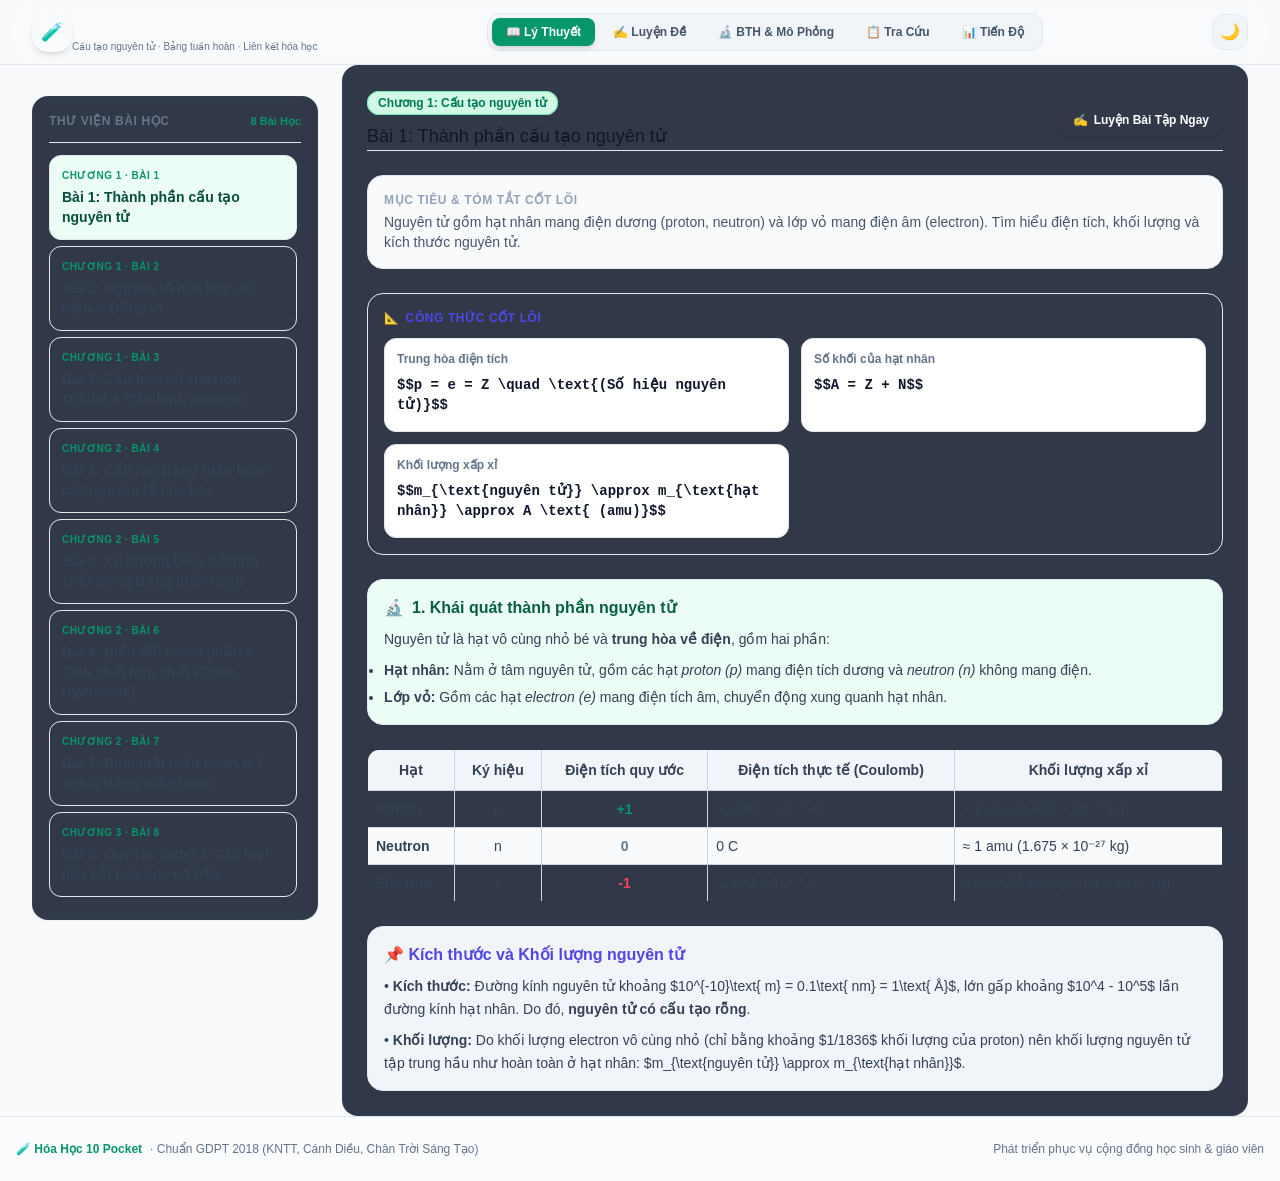
==== index.html @ 93c2943e "Khoi tao Ung Dung Hoc Tap & Luyen De Hoa Hoc 10 Toan Dien" ====
<!DOCTYPE html>
<html lang="vi" class="h-full notranslate dark" translate="no">
<head>
  <meta charset="UTF-8">
  <meta name="viewport" content="width=device-width, initial-scale=1.0">
  <meta name="google" content="notranslate">
  <title>Hóa Học 10 | Bảng Tuần Hoàn, Lý Thuyết & Luyện Đề Tương Tác</title>
  
  <!-- Pre-compiled Fast Tailwind CSS -->
  <link rel="stylesheet" href="css/tailwind.min.css">
  <link rel="stylesheet" href="css/style.css">

  <!-- KaTeX stylesheet (Self-hosted locally for 100% offline reliability) -->
  <link rel="stylesheet" href="css/katex.min.css">
</head>
<body class="bg-slate-50 dark:bg-slate-950 text-slate-900 dark:text-slate-100 min-h-screen flex flex-col transition-colors duration-200 selection:bg-emerald-500 selection:text-white">

  <!-- Confetti Canvas -->
  <canvas id="confetti-canvas" class="fixed inset-0 pointer-events-none z-50 hidden"></canvas>

  <!-- Top Navigation Header -->
  <header class="sticky top-0 z-40 bg-white/85 dark:bg-slate-900/85 backdrop-blur-md border-b border-slate-200 dark:border-slate-800 transition-colors">
    <div class="max-w-7xl mx-auto px-3 sm:px-6 lg:px-8">
      <div class="flex items-center justify-between h-16 gap-2">
        <!-- Logo & Title -->
        <div class="flex items-center space-x-2.5 sm:space-x-3 shrink-0">
          <div class="w-10 h-10 rounded-2xl bg-gradient-to-tr from-emerald-500 via-teal-500 to-cyan-500 flex items-center justify-center text-white shadow-md shadow-emerald-500/20 text-lg">
            🧪
          </div>
          <div>
            <div class="font-black text-sm sm:text-lg leading-tight bg-gradient-to-r from-emerald-600 via-teal-500 to-cyan-500 dark:from-emerald-400 dark:via-teal-300 dark:to-cyan-400 bg-clip-text text-transparent">
              HÓA HỌC 10 · GDPT 2018
            </div>
            <div class="text-[10px] sm:text-[11px] text-slate-500 dark:text-slate-400 font-medium truncate max-w-[200px] sm:max-w-none">
              Cấu tạo nguyên tử · Bảng tuần hoàn · Liên kết hóa học
            </div>
          </div>
        </div>

        <!-- Global Search Bar (Desktop & Tablet) -->
        <div class="hidden lg:flex items-center flex-1 max-w-xs mx-4">
          <div class="relative w-full">
            <span class="absolute left-3 top-1/2 -translate-y-1/2 text-slate-400 text-xs">🔍</span>
            <input 
              type="text" 
              placeholder="Tìm nguyên tố, bài học, Z..." 
              oninput="handleGlobalSearch(this.value)"
              class="w-full bg-slate-100 dark:bg-slate-800/80 border border-slate-200 dark:border-slate-700 rounded-xl pl-8 pr-3 py-1.5 text-xs text-slate-900 dark:text-slate-100 focus:outline-none focus:border-emerald-500"
            />
          </div>
        </div>

        <!-- Center Nav Tabs (Desktop) -->
        <nav class="hidden md:flex items-center space-x-1 p-1 bg-slate-100 dark:bg-slate-800/80 rounded-xl border border-slate-200 dark:border-slate-700 text-xs font-semibold">
          <button data-tab-target="theory" class="px-3.5 py-1.5 rounded-lg bg-emerald-600 text-white shadow-md transition flex items-center space-x-1.5">
            <span>📖 Lý Thuyết</span>
          </button>
          <button data-tab-target="practice" class="px-3.5 py-1.5 rounded-lg text-slate-600 dark:text-slate-300 hover:bg-slate-200/60 dark:hover:bg-slate-700/60 transition flex items-center space-x-1.5">
            <span>✍️ Luyện Đề</span>
          </button>
          <button data-tab-target="simulations" class="px-3.5 py-1.5 rounded-lg text-slate-600 dark:text-slate-300 hover:bg-slate-200/60 dark:hover:bg-slate-700/60 transition flex items-center space-x-1.5">
            <span>🔬 BTH & Mô Phỏng</span>
          </button>
          <button data-tab-target="formulas" class="px-3.5 py-1.5 rounded-lg text-slate-600 dark:text-slate-300 hover:bg-slate-200/60 dark:hover:bg-slate-700/60 transition flex items-center space-x-1.5">
            <span>📋 Tra Cứu</span>
          </button>
          <button data-tab-target="stats" class="px-3.5 py-1.5 rounded-lg text-slate-600 dark:text-slate-300 hover:bg-slate-200/60 dark:hover:bg-slate-700/60 transition flex items-center space-x-1.5">
            <span>📊 Tiến Độ</span>
          </button>
        </nav>

        <!-- Right: Theme Toggle -->
        <div class="flex items-center space-x-2 shrink-0">
          <button id="btn-toggle-theme" title="Đổi giao diện Sáng / Tối"
            class="w-9 h-9 rounded-xl border border-slate-200 dark:border-slate-700 bg-slate-100 dark:bg-slate-800 flex items-center justify-center text-slate-600 dark:text-slate-300 hover:bg-slate-200 dark:hover:bg-slate-700 transition">
            <span class="dark:hidden">🌙</span>
            <span class="hidden dark:inline">☀️</span>
          </button>
        </div>
      </div>

      <!-- Mobile Tab Bar -->
      <div class="flex md:hidden overflow-x-auto py-2 border-t border-slate-200 dark:border-slate-800 gap-1 text-xs font-semibold no-scrollbar">
        <button data-tab-target="theory" class="px-3 py-1.5 rounded-lg bg-emerald-600 text-white shrink-0">📖 Lý Thuyết</button>
        <button data-tab-target="practice" class="px-3 py-1.5 rounded-lg text-slate-600 dark:text-slate-300 shrink-0">✍️ Luyện Đề</button>
        <button data-tab-target="simulations" class="px-3 py-1.5 rounded-lg text-slate-600 dark:text-slate-300 shrink-0">🔬 BTH & Mô Phỏng</button>
        <button data-tab-target="formulas" class="px-3 py-1.5 rounded-lg text-slate-600 dark:text-slate-300 shrink-0">📋 Tra Cứu</button>
        <button data-tab-target="stats" class="px-3 py-1.5 rounded-lg text-slate-600 dark:text-slate-300 shrink-0">📊 Tiến Độ</button>
      </div>
    </div>
  </header>

  <!-- Main Content Container -->
  <main class="flex-1 max-w-7xl w-full mx-auto px-3 sm:px-6 lg:px-8 py-5">

    <!-- ================= TAB 1: LÝ THUYẾT (THEORY) ================= -->
    <div id="tab-theory" class="tab-content active">
      <div class="grid grid-cols-1 lg:grid-cols-12 gap-6">
        <!-- Sidebar Bài học -->
        <div class="lg:col-span-4 xl:col-span-3">
          <div class="sticky top-24 glass-card rounded-2xl p-4 shadow-sm">
            <div class="flex items-center justify-between pb-3 mb-3 border-b border-slate-200 dark:border-slate-800">
              <span class="text-xs font-bold uppercase tracking-wider text-slate-500 dark:text-slate-400">
                Thư Viện Bài Học
              </span>
              <span class="text-[11px] font-bold text-emerald-600 dark:text-emerald-400">8 Bài Học</span>
            </div>
            <div id="lessons-nav-list" class="max-h-[calc(100vh-200px)] overflow-y-auto pr-1">
              <!-- Dynamically populated by JS -->
            </div>
          </div>
        </div>

        <!-- Chi tiết bài học đã chọn -->
        <div class="lg:col-span-8 xl:col-span-9" id="lesson-detail-container">
          <!-- Dynamically populated by JS -->
        </div>
      </div>
    </div>

    <!-- ================= TAB 2: LUYỆN BÀI TẬP (PRACTICE) ================= -->
    <div id="tab-practice" class="tab-content hidden">
      <div class="max-w-4xl mx-auto space-y-6">
        <!-- Filter Header -->
        <div class="glass-card rounded-2xl p-5 shadow-sm space-y-4">
          <div class="flex flex-col md:flex-row md:items-center justify-between gap-4">
            <!-- Mode buttons -->
            <div class="flex flex-wrap items-center gap-1.5 p-1 bg-slate-100 dark:bg-slate-800/80 rounded-xl border border-slate-200 dark:border-slate-700 text-xs font-semibold">
              <button data-mode="mcq" onclick="setPracticeMode('mcq')" class="practice-mode-btn px-3 py-1.5 rounded-lg bg-emerald-600 text-white shadow-sm transition">
                ⚡ Trắc Nghiệm 4 Lựa Chọn
              </button>
              <button data-mode="tf" onclick="setPracticeMode('tf')" class="practice-mode-btn px-3 py-1.5 rounded-lg text-slate-600 dark:text-slate-300 transition">
                ⚖️ Đúng / Sai (Đề 2025)
              </button>
              <button data-mode="sa" onclick="setPracticeMode('sa')" class="practice-mode-btn px-3 py-1.5 rounded-lg text-slate-600 dark:text-slate-300 transition">
                🔢 Trả Lời Ngắn (Đề 2025)
              </button>
              <button data-mode="essay" onclick="setPracticeMode('essay')" class="practice-mode-btn px-3 py-1.5 rounded-lg text-slate-600 dark:text-slate-300 transition">
                📖 Tự Luận
              </button>
              <button data-mode="exam" onclick="setPracticeMode('exam')" class="practice-mode-btn px-3 py-1.5 rounded-lg text-slate-600 dark:text-slate-300 transition">
                ⏱️ Thi Thử (15 Phút)
              </button>
            </div>
          </div>

          <!-- Filters: Chapter & Level -->
          <div class="flex flex-wrap items-center justify-between gap-3 pt-3 border-t border-slate-200 dark:border-slate-800 text-xs">
            <div class="flex items-center gap-2">
              <span class="text-slate-400 font-bold">Chương:</span>
              <button onclick="setPracticeFilterLesson('all')" class="px-2.5 py-1 rounded-lg bg-slate-200 dark:bg-slate-800 text-slate-700 dark:text-slate-300 font-semibold hover:bg-emerald-500 hover:text-white transition">Tất cả</button>
              <button onclick="setPracticeFilterLesson('Chương 1')" class="px-2.5 py-1 rounded-lg bg-slate-200 dark:bg-slate-800 text-slate-700 dark:text-slate-300 font-semibold hover:bg-emerald-500 hover:text-white transition">Chương 1 (Nguyên tử)</button>
              <button onclick="setPracticeFilterLesson('Chương 2')" class="px-2.5 py-1 rounded-lg bg-slate-200 dark:bg-slate-800 text-slate-700 dark:text-slate-300 font-semibold hover:bg-emerald-500 hover:text-white transition">Chương 2 (Bảng tuần hoàn)</button>
            </div>

            <div class="flex items-center gap-2">
              <span class="text-slate-400 font-bold">Mức độ:</span>
              <button onclick="setPracticeFilterLevel('all')" class="px-2 py-1 rounded-lg bg-slate-200 dark:bg-slate-800 text-slate-700 dark:text-slate-300 font-semibold">Tất cả</button>
              <button onclick="setPracticeFilterLevel('NB')" class="px-2 py-1 rounded-lg bg-emerald-100 dark:bg-emerald-950 text-emerald-600 font-bold">NB</button>
              <button onclick="setPracticeFilterLevel('TH')" class="px-2 py-1 rounded-lg bg-blue-100 dark:bg-blue-950 text-blue-600 font-bold">TH</button>
              <button onclick="setPracticeFilterLevel('VD')" class="px-2 py-1 rounded-lg bg-amber-100 dark:bg-amber-950 text-amber-600 font-bold">VD</button>
              <button onclick="setPracticeFilterLevel('VDC')" class="px-2 py-1 rounded-lg bg-rose-100 dark:bg-rose-950 text-rose-600 font-bold">VDC</button>
            </div>
          </div>
        </div>

        <!-- Questions List Container -->
        <div id="practice-questions-list" class="space-y-4">
          <!-- Dynamically populated by JS -->
        </div>
      </div>
    </div>

    <!-- ================= TAB 3: THÍ NGHIỆM ẢO & BTH (SIMULATIONS) ================= -->
    <div id="tab-simulations" class="tab-content hidden space-y-6">
      <!-- Sub-tabs Switcher -->
      <div class="flex items-center justify-center gap-2 p-1.5 bg-slate-100 dark:bg-slate-800/80 rounded-2xl border border-slate-200 dark:border-slate-700 max-w-md mx-auto">
        <button data-subtab="periodic" onclick="switchSimulationSubTab('periodic')" class="sim-subtab-btn flex-1 py-2 rounded-xl text-xs sm:text-sm font-bold bg-emerald-600 text-white shadow-md transition">
          🌐 Bảng Tuần Hoàn
        </button>
        <button data-subtab="bohr" onclick="switchSimulationSubTab('bohr')" class="sim-subtab-btn flex-1 py-2 rounded-xl text-xs sm:text-sm font-medium bg-slate-100 dark:bg-slate-800 text-slate-600 dark:text-slate-300 hover:bg-slate-200 dark:hover:bg-slate-700 transition">
          ⚛️ Mô Phỏng Bohr
        </button>
        <button data-subtab="solver" onclick="switchSimulationSubTab('solver')" class="sim-subtab-btn flex-1 py-2 rounded-xl text-xs sm:text-sm font-medium bg-slate-100 dark:bg-slate-800 text-slate-600 dark:text-slate-300 hover:bg-slate-200 dark:hover:bg-slate-700 transition">
          🧮 Bộ Giải Toán
        </button>
      </div>

      <!-- SUB-TAB 1: BẢNG TUẦN HOÀN TƯƠNG TÁC -->
      <div id="sim-subtab-periodic" class="sim-subtab-content space-y-6">
        <!-- Periodic Table Controls & Heatmap -->
        <div class="glass-card rounded-2xl p-4 sm:p-5 border border-slate-200 dark:border-slate-800 shadow-sm space-y-4">
          <div class="flex flex-col md:flex-row md:items-center justify-between gap-3">
            <div>
              <h3 class="text-base sm:text-lg font-black text-slate-900 dark:text-slate-100 flex items-center gap-2">
                <span>🌐</span> Bảng Tuần Hoàn Các Nguyên Tố Hóa Học (IUPAC)
              </h3>
              <p class="text-xs text-slate-500 dark:text-slate-400">Nhấn vào bất kỳ nguyên tố nào để xem thẻ thông số và mở mô phỏng lớp vỏ nguyên tử.</p>
            </div>

            <!-- Heatmap Buttons -->
            <div class="flex items-center gap-1.5 p-1 bg-slate-100 dark:bg-slate-800 rounded-xl border border-slate-200 dark:border-slate-700 text-xs">
              <span class="text-slate-400 font-bold px-2 text-[10px] uppercase">Chế độ xem:</span>
              <button data-mode="category" onclick="setHeatmapMode('category')" class="heatmap-btn px-2.5 py-1 rounded-lg text-xs font-bold bg-emerald-600 text-white shadow-sm transition">Phân loại</button>
              <button data-mode="en" onclick="setHeatmapMode('en')" class="heatmap-btn px-2.5 py-1 rounded-lg text-xs font-medium text-slate-600 dark:text-slate-300 hover:bg-slate-200 dark:hover:bg-slate-700 transition">Độ âm điện</button>
              <button data-mode="radius" onclick="setHeatmapMode('radius')" class="heatmap-btn px-2.5 py-1 rounded-lg text-xs font-medium text-slate-600 dark:text-slate-300 hover:bg-slate-200 dark:hover:bg-slate-700 transition">Bán kính</button>
              <button data-mode="state" onclick="setHeatmapMode('state')" class="heatmap-btn px-2.5 py-1 rounded-lg text-xs font-medium text-slate-600 dark:text-slate-300 hover:bg-slate-200 dark:hover:bg-slate-700 transition">Thể (25°C)</button>
            </div>
          </div>

          <!-- Quick Filters by Group Category -->
          <div class="flex items-center gap-1.5 overflow-x-auto no-scrollbar py-1 text-xs">
            <button onclick="filterPeriodicTable('all')" class="px-2.5 py-1 rounded-lg bg-slate-200 dark:bg-slate-800 font-semibold hover:bg-emerald-500 hover:text-white transition whitespace-nowrap">Tất cả</button>
            <button onclick="filterPeriodicTable('alkali')" class="px-2.5 py-1 rounded-lg bg-rose-500/20 text-rose-300 border border-rose-500/40 font-semibold whitespace-nowrap">Kim loại kiềm</button>
            <button onclick="filterPeriodicTable('alkaline')" class="px-2.5 py-1 rounded-lg bg-orange-500/20 text-orange-300 border border-orange-500/40 font-semibold whitespace-nowrap">Kiềm thổ</button>
            <button onclick="filterPeriodicTable('transition')" class="px-2.5 py-1 rounded-lg bg-amber-500/20 text-amber-300 border border-amber-500/40 font-semibold whitespace-nowrap">Chuyển tiếp</button>
            <button onclick="filterPeriodicTable('metalloid')" class="px-2.5 py-1 rounded-lg bg-teal-500/20 text-teal-300 border border-teal-500/40 font-semibold whitespace-nowrap">Á kim</button>
            <button onclick="filterPeriodicTable('nonmetal')" class="px-2.5 py-1 rounded-lg bg-blue-500/20 text-blue-300 border border-blue-500/40 font-semibold whitespace-nowrap">Phi kim</button>
            <button onclick="filterPeriodicTable('halogen')" class="px-2.5 py-1 rounded-lg bg-cyan-500/20 text-cyan-300 border border-cyan-500/40 font-semibold whitespace-nowrap">Halogen</button>
            <button onclick="filterPeriodicTable('noble')" class="px-2.5 py-1 rounded-lg bg-purple-500/20 text-purple-300 border border-purple-500/40 font-semibold whitespace-nowrap">Khí hiếm</button>
          </div>

          <!-- Periodic Table 18-column Grid Scroll Area -->
          <div class="periodic-table-wrapper rounded-xl border border-slate-200 dark:border-slate-800 p-2 bg-slate-100/50 dark:bg-slate-900/50">
            <div id="periodic-grid-container" class="periodic-grid">
              <!-- Dynamically populated by simulation.js -->
            </div>
          </div>
        </div>

        <!-- Element Inspector Detail Card -->
        <div id="element-inspector-card">
          <!-- Dynamically populated on element select -->
        </div>
      </div>

      <!-- SUB-TAB 2: MÔ PHỎNG NGUYÊN TỬ BOHR -->
      <div id="sim-subtab-bohr" class="sim-subtab-content hidden space-y-6">
        <div class="grid grid-cols-1 lg:grid-cols-12 gap-6">
          <!-- Canvas Display -->
          <div class="lg:col-span-7 glass-card rounded-2xl p-5 border border-slate-200 dark:border-slate-800 shadow-sm flex flex-col items-center justify-center space-y-4">
            <div class="flex items-center justify-between w-full">
              <span class="text-xs font-bold uppercase tracking-wider text-slate-400">Mô hình Rutherford - Bohr</span>
              <span id="bohr-element-type-badge" class="px-2.5 py-0.5 rounded-full text-xs font-bold border">Kim loại</span>
            </div>

            <!-- Canvas Container -->
            <div class="relative w-full max-w-[360px] aspect-square flex items-center justify-center">
              <canvas id="bohr-canvas" class="w-full h-full rounded-2xl bg-slate-950 border border-slate-800 shadow-inner"></canvas>
            </div>

            <div id="bohr-shells-text" class="flex flex-wrap items-center justify-center gap-2">
              <!-- Dynamically populated shell info -->
            </div>
          </div>

          <!-- Controls & Information -->
          <div class="lg:col-span-5 glass-card rounded-2xl p-6 border border-slate-200 dark:border-slate-800 shadow-sm space-y-5">
            <div>
              <span class="text-xs font-bold uppercase tracking-wider text-emerald-500">Thông Số Nguyên Tử</span>
              <h3 id="bohr-element-name" class="text-xl font-black text-slate-900 dark:text-slate-100 mt-1">Sodium (Na) - Z = 11</h3>
              <p id="bohr-element-config" class="text-xs font-mono font-bold text-indigo-500 dark:text-indigo-400 mt-0.5">[Ne] 3s¹</p>
            </div>

            <!-- Slider Control -->
            <div class="space-y-2">
              <div class="flex items-center justify-between text-xs font-bold text-slate-700 dark:text-slate-300">
                <span>Số hiệu nguyên tử (Z):</span>
                <span class="font-mono text-emerald-500 text-sm" id="bohr-slider-val">1 - 36</span>
              </div>
              <input type="range" id="bohr-z-slider" min="1" max="36" value="11" 
                class="w-full h-2 bg-slate-200 dark:bg-slate-700 rounded-lg appearance-none cursor-pointer accent-emerald-500" />
            </div>

            <!-- Quick Element Buttons -->
            <div class="space-y-2">
              <span class="text-slate-400 text-xs font-bold block">Nguyên tố tiêu biểu:</span>
              <div class="flex flex-wrap gap-1.5" id="bohr-quick-buttons">
                <button onclick="setBohrZ(1)" class="px-2 py-1 rounded-lg bg-slate-100 dark:bg-slate-800 border border-slate-200 dark:border-slate-700 text-xs font-bold hover:bg-emerald-500 hover:text-white transition">H (1)</button>
                <button onclick="setBohrZ(2)" class="px-2 py-1 rounded-lg bg-slate-100 dark:bg-slate-800 border border-slate-200 dark:border-slate-700 text-xs font-bold hover:bg-emerald-500 hover:text-white transition">He (2)</button>
                <button onclick="setBohrZ(6)" class="px-2 py-1 rounded-lg bg-slate-100 dark:bg-slate-800 border border-slate-200 dark:border-slate-700 text-xs font-bold hover:bg-emerald-500 hover:text-white transition">C (6)</button>
                <button onclick="setBohrZ(7)" class="px-2 py-1 rounded-lg bg-slate-100 dark:bg-slate-800 border border-slate-200 dark:border-slate-700 text-xs font-bold hover:bg-emerald-500 hover:text-white transition">N (7)</button>
                <button onclick="setBohrZ(8)" class="px-2 py-1 rounded-lg bg-slate-100 dark:bg-slate-800 border border-slate-200 dark:border-slate-700 text-xs font-bold hover:bg-emerald-500 hover:text-white transition">O (8)</button>
                <button onclick="setBohrZ(11)" class="px-2 py-1 rounded-lg bg-slate-100 dark:bg-slate-800 border border-slate-200 dark:border-slate-700 text-xs font-bold hover:bg-emerald-500 hover:text-white transition">Na (11)</button>
                <button onclick="setBohrZ(12)" class="px-2 py-1 rounded-lg bg-slate-100 dark:bg-slate-800 border border-slate-200 dark:border-slate-700 text-xs font-bold hover:bg-emerald-500 hover:text-white transition">Mg (12)</button>
                <button onclick="setBohrZ(13)" class="px-2 py-1 rounded-lg bg-slate-100 dark:bg-slate-800 border border-slate-200 dark:border-slate-700 text-xs font-bold hover:bg-emerald-500 hover:text-white transition">Al (13)</button>
                <button onclick="setBohrZ(17)" class="px-2 py-1 rounded-lg bg-slate-100 dark:bg-slate-800 border border-slate-200 dark:border-slate-700 text-xs font-bold hover:bg-emerald-500 hover:text-white transition">Cl (17)</button>
                <button onclick="setBohrZ(18)" class="px-2 py-1 rounded-lg bg-slate-100 dark:bg-slate-800 border border-slate-200 dark:border-slate-700 text-xs font-bold hover:bg-emerald-500 hover:text-white transition">Ar (18)</button>
                <button onclick="setBohrZ(19)" class="px-2 py-1 rounded-lg bg-slate-100 dark:bg-slate-800 border border-slate-200 dark:border-slate-700 text-xs font-bold hover:bg-emerald-500 hover:text-white transition">K (19)</button>
                <button onclick="setBohrZ(20)" class="px-2 py-1 rounded-lg bg-slate-100 dark:bg-slate-800 border border-slate-200 dark:border-slate-700 text-xs font-bold hover:bg-emerald-500 hover:text-white transition">Ca (20)</button>
                <button onclick="setBohrZ(24)" class="px-2 py-1 rounded-lg bg-amber-500/20 text-amber-300 border border-amber-500/40 text-xs font-bold hover:bg-amber-500 hover:text-white transition">Cr (24)*</button>
                <button onclick="setBohrZ(26)" class="px-2 py-1 rounded-lg bg-slate-100 dark:bg-slate-800 border border-slate-200 dark:border-slate-700 text-xs font-bold hover:bg-emerald-500 hover:text-white transition">Fe (26)</button>
                <button onclick="setBohrZ(29)" class="px-2 py-1 rounded-lg bg-amber-500/20 text-amber-300 border border-amber-500/40 text-xs font-bold hover:bg-amber-500 hover:text-white transition">Cu (29)*</button>
                <button onclick="setBohrZ(35)" class="px-2 py-1 rounded-lg bg-slate-100 dark:bg-slate-800 border border-slate-200 dark:border-slate-700 text-xs font-bold hover:bg-emerald-500 hover:text-white transition">Br (35)</button>
                <button onclick="setBohrZ(36)" class="px-2 py-1 rounded-lg bg-slate-100 dark:bg-slate-800 border border-slate-200 dark:border-slate-700 text-xs font-bold hover:bg-emerald-500 hover:text-white transition">Kr (36)</button>
              </div>
            </div>

            <div class="p-3 bg-emerald-50 dark:bg-emerald-950/40 rounded-xl border border-emerald-300 dark:border-emerald-800 text-xs text-slate-600 dark:text-slate-300 space-y-1">
              <p class="font-bold text-emerald-700 dark:text-emerald-300">💡 Lưu ý quan trọng:</p>
              <p>• <strong>Cr (Z=24):</strong> [Ar] 3d⁵ 4s¹ (bán bão hòa).</p>
              <p>• <strong>Cu (Z=29):</strong> [Ar] 3d¹⁰ 4s¹ (bão hòa d).</p>
              <p>• Số electron tối đa từng lớp: K(2), L(8), M(18), N(32).</p>
            </div>
          </div>
        </div>
      </div>

      <!-- SUB-TAB 3: BỘ GIẢI TOÁN HÓA HỌC THÔNG MINH -->
      <div id="sim-subtab-solver" class="sim-subtab-content hidden space-y-6">
        <div class="grid grid-cols-1 md:grid-cols-2 gap-6">
          <!-- Solver 1: Bài toán hạt nguyên tử -->
          <div class="glass-card rounded-2xl p-5 border border-slate-200 dark:border-slate-800 shadow-sm space-y-4">
            <div class="flex items-center gap-2">
              <span class="w-8 h-8 rounded-xl bg-emerald-500/20 text-emerald-400 flex items-center justify-center font-bold">1</span>
              <div>
                <h4 class="text-sm font-bold text-slate-900 dark:text-slate-100">Giải Bài Toán Hạt Cơ Bản (p, n, e)</h4>
                <p class="text-[11px] text-slate-400">Tìm Z, N, A từ tổng hạt và hiệu hạt mang điện</p>
              </div>
            </div>

            <div class="space-y-3 text-xs">
              <div>
                <label class="block font-semibold text-slate-700 dark:text-slate-300 mb-1">Tổng số hạt S (2Z + N):</label>
                <input type="number" id="solver-particle-s" placeholder="Ví dụ: 40, 52, 28..." 
                  class="w-full bg-slate-50 dark:bg-slate-900 border border-slate-300 dark:border-slate-700 rounded-xl px-3 py-2 text-xs font-mono font-bold focus:outline-none focus:border-emerald-500" />
              </div>
              <div>
                <label class="block font-semibold text-slate-700 dark:text-slate-300 mb-1">Số hạt mang điện nhiều hơn không mang điện (2Z - N):</label>
                <input type="number" id="solver-particle-diff" placeholder="Ví dụ: 12, 16... (bỏ trống nếu muốn dùng chặn bền)" 
                  class="w-full bg-slate-50 dark:bg-slate-900 border border-slate-300 dark:border-slate-700 rounded-xl px-3 py-2 text-xs font-mono font-bold focus:outline-none focus:border-emerald-500" />
              </div>
              <button onclick="solveParticleSystem()" class="w-full py-2.5 bg-emerald-600 hover:bg-emerald-500 text-white rounded-xl font-bold shadow-md transition">
                Giải Chi Tiết & Tìm Tên Nguyên Tố
              </button>
            </div>

            <div id="solver-particle-result"></div>
          </div>

          <!-- Solver 2: Bài toán Đồng vị -->
          <div class="glass-card rounded-2xl p-5 border border-slate-200 dark:border-slate-800 shadow-sm space-y-4">
            <div class="flex items-center gap-2">
              <span class="w-8 h-8 rounded-xl bg-teal-500/20 text-teal-400 flex items-center justify-center font-bold">2</span>
              <div>
                <h4 class="text-sm font-bold text-slate-900 dark:text-slate-100">Tính Đồng Vị & Nguyên Tử Khối Trung Bình</h4>
                <p class="text-[11px] text-slate-400">Tính A_tb hoặc tìm % số nguyên tử của từng đồng vị</p>
              </div>
            </div>

            <div class="grid grid-cols-2 gap-2 text-xs">
              <div>
                <label class="block font-semibold text-slate-700 dark:text-slate-300 mb-1">Số khối A₁:</label>
                <input type="number" id="solver-iso-a1" placeholder="Ví dụ: 35, 63..." 
                  class="w-full bg-slate-50 dark:bg-slate-900 border border-slate-300 dark:border-slate-700 rounded-xl px-3 py-2 text-xs font-mono font-bold" />
              </div>
              <div>
                <label class="block font-semibold text-slate-700 dark:text-slate-300 mb-1">Số khối A₂:</label>
                <input type="number" id="solver-iso-a2" placeholder="Ví dụ: 37, 65..." 
                  class="w-full bg-slate-50 dark:bg-slate-900 border border-slate-300 dark:border-slate-700 rounded-xl px-3 py-2 text-xs font-mono font-bold" />
              </div>
              <div>
                <label class="block font-semibold text-slate-700 dark:text-slate-300 mb-1">% của A₁ (nếu có):</label>
                <input type="number" step="0.01" id="solver-iso-p1" placeholder="Ví dụ: 75.77" 
                  class="w-full bg-slate-50 dark:bg-slate-900 border border-slate-300 dark:border-slate-700 rounded-xl px-3 py-2 text-xs font-mono font-bold" />
              </div>
              <div>
                <label class="block font-semibold text-slate-700 dark:text-slate-300 mb-1">A_tb (nếu cần tìm %):</label>
                <input type="number" step="0.01" id="solver-iso-avg" placeholder="Ví dụ: 35.5, 63.54" 
                  class="w-full bg-slate-50 dark:bg-slate-900 border border-slate-300 dark:border-slate-700 rounded-xl px-3 py-2 text-xs font-mono font-bold" />
              </div>
            </div>

            <button onclick="solveIsotopeCalc()" class="w-full py-2.5 bg-teal-600 hover:bg-teal-500 text-white rounded-xl text-xs font-bold shadow-md transition">
              Tính Toán Kết Quả
            </button>

            <div id="solver-iso-result"></div>
          </div>
        </div>
      </div>
    </div>

    <!-- ================= TAB 4: SỔ TAY CÔNG THỨC (FORMULAS) ================= -->
    <div id="tab-formulas" class="tab-content hidden space-y-6">
      <div class="glass-card rounded-2xl p-5 border border-slate-200 dark:border-slate-800 shadow-sm flex items-center justify-between">
        <div>
          <h2 class="text-lg font-black text-slate-900 dark:text-slate-100 flex items-center gap-2">
            <span>📋</span> Sổ Tay Tra Cứu Công Thức Hóa Học 10
          </h2>
          <p class="text-xs text-slate-500 dark:text-slate-400">Tập hợp toàn bộ công thức tính toán, quy tắc cấu hình và định luật tuần hoàn.</p>
        </div>
      </div>

      <div id="formulas-list-container" class="space-y-6">
        <!-- Dynamically populated by JS -->
      </div>
    </div>

    <!-- ================= TAB 5: TIẾN ĐỘ & SỔ CÂU SAI (STATS) ================= -->
    <div id="tab-stats" class="tab-content hidden space-y-6 max-w-4xl mx-auto">
      <div class="glass-card rounded-2xl p-6 border border-slate-200 dark:border-slate-800 shadow-sm space-y-4">
        <div class="flex items-center justify-between pb-3 border-b border-slate-200 dark:border-slate-800">
          <div>
            <h3 class="text-lg font-black text-slate-900 dark:text-slate-100 flex items-center gap-2">
              <span>📊</span> Sổ Tay Câu Sai & Ôn Luyện Lỗ Hổng Kiến Thức
            </h3>
            <p class="text-xs text-slate-500 dark:text-slate-400">Tự động ghi nhận mọi câu hỏi bạn làm sai để ôn tập lại bất kỳ lúc nào.</p>
          </div>
          <button onclick="clearMistakes()" class="px-3 py-1.5 rounded-xl border border-rose-500/40 text-rose-500 hover:bg-rose-500 hover:text-white text-xs font-bold transition">
            Xóa Lịch Sử Câu Sai
          </button>
        </div>

        <div class="flex items-center gap-3 p-4 bg-rose-50 dark:bg-rose-950/30 rounded-2xl border border-rose-200 dark:border-rose-900/50">
          <span class="text-2xl">⚠️</span>
          <div>
            <span class="text-xs text-slate-500 dark:text-slate-400 block font-semibold">Tổng số câu đang cần ôn tập:</span>
            <span id="mistakes-count-badge" class="text-2xl font-black text-rose-500 font-mono">0</span>
          </div>
        </div>

        <div id="mistakes-list-container" class="space-y-3">
          <!-- Dynamically populated by JS -->
        </div>
      </div>
    </div>

  </main>

  <!-- Footer -->
  <footer class="mt-auto border-t border-slate-200 dark:border-slate-800 py-6 bg-white/50 dark:bg-slate-900/50 backdrop-blur-sm text-center text-xs text-slate-500 dark:text-slate-400">
    <div class="max-w-7xl mx-auto px-4 flex flex-col sm:flex-row items-center justify-between gap-3">
      <div class="flex items-center gap-2">
        <span class="font-extrabold text-emerald-600 dark:text-emerald-400">🧪 Hóa Học 10 Pocket</span>
        <span>· Chuẩn GDPT 2018 (KNTT, Cánh Diều, Chân Trời Sáng Tạo)</span>
      </div>
      <div>
        <span>Phát triển phục vụ cộng đồng học sinh & giáo viên</span>
      </div>
    </div>
  </footer>

  <!-- Self-hosted local KaTeX and App Scripts -->
  <script src="js/katex.min.js"></script>
  <script src="js/data.js"></script>
  <script src="js/simulation.js"></script>
  <script src="js/app.js"></script>
</body>
</html>
---- css/style.css ----
/* Modern EdTech Theme for High School Chemistry 10 */
:root {
  --primary: #059669;
  --primary-hover: #047857;
  --success: #10b981;
  --danger: #ef4444;
  --warning: #f59e0b;
}

body {
  font-family: 'Inter', -apple-system, BlinkMacSystemFont, 'Segoe UI', Roboto, Helvetica, Arial, sans-serif;
  scroll-behavior: smooth;
}

/* Periodic Table 18-column grid */
.periodic-table-wrapper {
  overflow-x: auto;
  -webkit-overflow-scrolling: touch;
  padding-bottom: 8px;
}
.periodic-grid {
  display: grid;
  grid-template-columns: repeat(18, minmax(36px, 1fr));
  gap: 4px;
  min-width: 720px;
}
@media (min-width: 640px) {
  .periodic-grid {
    grid-template-columns: repeat(18, minmax(46px, 1fr));
    gap: 6px;
    min-width: 860px;
  }
}


/* Custom Scrollbars */
::-webkit-scrollbar {
  width: 7px;
  height: 7px;
}
::-webkit-scrollbar-track {
  background: transparent;
}
::-webkit-scrollbar-thumb {
  background: #cbd5e1;
  border-radius: 9999px;
}
.dark ::-webkit-scrollbar-thumb {
  background: #475569;
}

/* Glassmorphism Cards */
.glass-card {
  background: rgba(255, 255, 255, 0.85);
  backdrop-filter: blur(12px);
  -webkit-backdrop-filter: blur(12px);
  border: 1px solid rgba(226, 232, 240, 0.8);
}
.dark .glass-card {
  background: rgba(15, 23, 42, 0.85);
  border: 1px solid rgba(51, 65, 85, 0.8);
}

/* KaTeX custom spacing & fraction display */
.katex-display {
  margin: 0.6em 0 !important;
  overflow-x: auto;
  overflow-y: hidden;
  padding: 0.2em 0;
}
.katex {
  font-size: 1.08em;
  text-rendering: auto;
}

/* Ensure fraction bars and vertical stacks never collapse */
.katex .mfrac {
  display: inline-block;
  vertical-align: -0.5em;
}
.katex .frac-line {
  display: block !important;
  border-bottom: 1.5px solid currentColor !important;
  width: 100% !important;
  min-height: 1px !important;
}

/* Hide MathML tree to prevent duplicate rendering and translator interference */
.katex-mathml, math {
  display: none !important;
  visibility: hidden !important;
  width: 0 !important;
  height: 0 !important;
}

.notranslate {
  translate: no !important;
}

/* Animated badges & pulses */
@keyframes pulse-subtle {
  0%, 100% { opacity: 1; transform: scale(1); }
  50% { opacity: 0.92; transform: scale(1.02); }
}
.pulse-badge {
  animation: pulse-subtle 3s infinite ease-in-out;
}

/* Quiz Option Hover & Active states */
.quiz-option {
  transition: all 0.2s cubic-bezier(0.4, 0, 0.2, 1);
  cursor: pointer;
}
.quiz-option:hover:not(.disabled) {
  transform: translateY(-1px);
  border-color: #6366f1;
}

.quiz-option.correct {
  background-color: #ecfdf5 !important;
  border-color: #10b981 !important;
  color: #065f46 !important;
}
.dark .quiz-option.correct {
  background-color: rgba(6, 78, 59, 0.3) !important;
  border-color: #059669 !important;
  color: #6ee7b7 !important;
}

.quiz-option.wrong {
  background-color: #fef2f2 !important;
  border-color: #ef4444 !important;
  color: #991b1b !important;
}
.dark .quiz-option.wrong {
  background-color: rgba(127, 29, 29, 0.3) !important;
  border-color: #dc2626 !important;
  color: #fca5a5 !important;
}

/* Tab transitions */
.tab-content {
  display: none;
  opacity: 0;
  transition: opacity 0.25s ease-in-out;
}
.tab-content.active {
  display: block;
  opacity: 1;
}

/* Canvas styling */
canvas {
  touch-action: none;
}
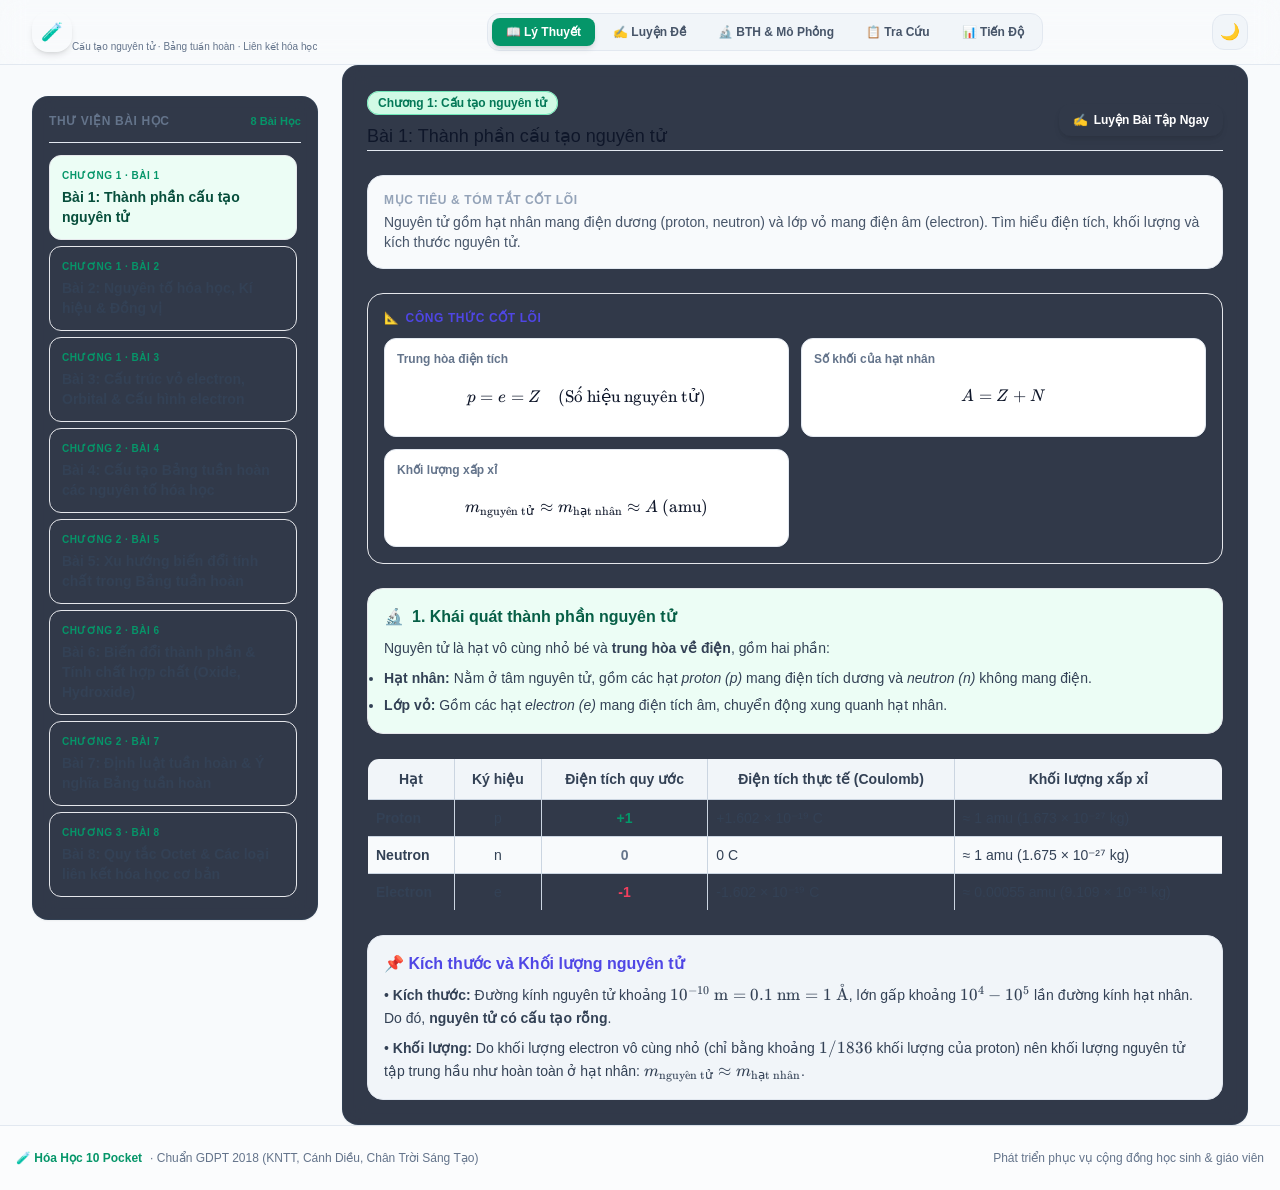
==== commit 0dbc6cd9: "Sua loi render cong thuc KaTeX tren tat ca cac tab va bo sung auto-render" ====
--- a/index.html
+++ b/index.html
@@ -443,6 +443,7 @@
 
   <!-- Self-hosted local KaTeX and App Scripts -->
   <script src="js/katex.min.js"></script>
+  <script src="js/auto-render.min.js"></script>
   <script src="js/data.js"></script>
   <script src="js/simulation.js"></script>
   <script src="js/app.js"></script>
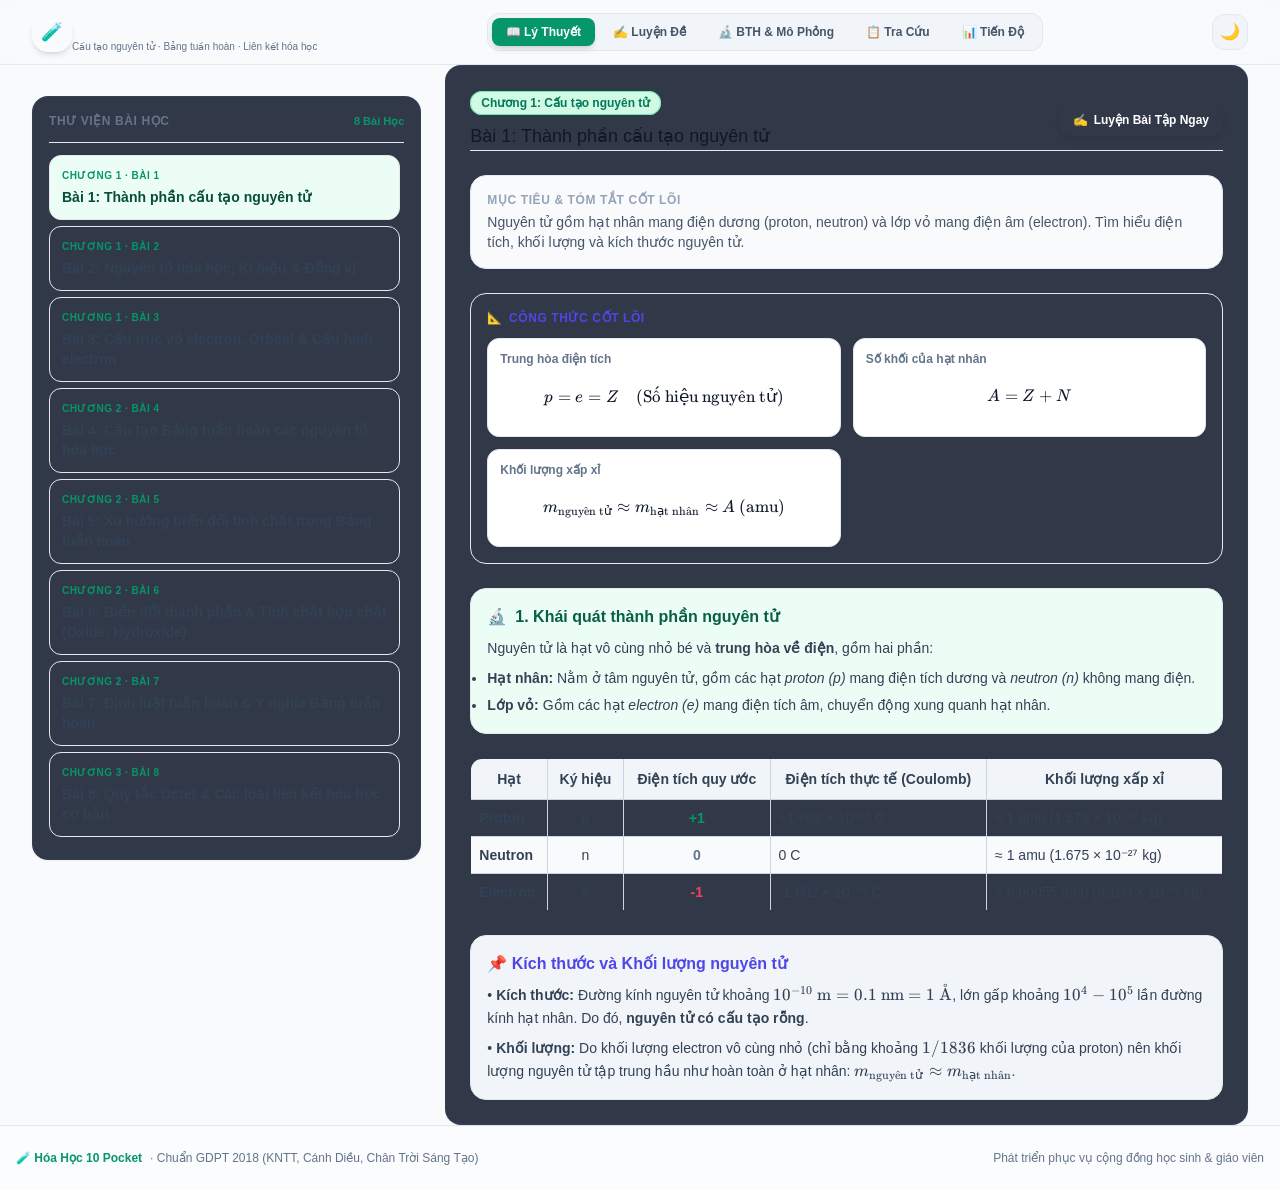
==== commit 40c92af3: "fix(simulation): fix Bohr model layout squishing, canvas aspect ratio, and viewport horizontal overf" ====
--- a/index.html
+++ b/index.html
@@ -186,67 +186,79 @@
         </button>
       </div>
 
-      <!-- SUB-TAB 1: BẢNG TUẦN HOÀN TƯƠNG TÁC -->
-      <div id="sim-subtab-periodic" class="sim-subtab-content space-y-6">
-        <!-- Periodic Table Controls & Heatmap -->
+      <!-- SUB-TAB 1: BẢNG TUẦN HOÀN 118 NGUYÊN TỐ TƯƠNG TÁC -->
+      <div id="sim-subtab-periodic" class="sim-subtab-content space-y-4">
         <div class="glass-card rounded-2xl p-4 sm:p-5 border border-slate-200 dark:border-slate-800 shadow-sm space-y-4">
+          <!-- Header & Search Controls -->
           <div class="flex flex-col md:flex-row md:items-center justify-between gap-3">
             <div>
               <h3 class="text-base sm:text-lg font-black text-slate-900 dark:text-slate-100 flex items-center gap-2">
-                <span>🌐</span> Bảng Tuần Hoàn Các Nguyên Tố Hóa Học (IUPAC)
+                <span>⚛️</span> Bảng Tuần Hoàn Các Nguyên Tố Hóa Học (IUPAC)
               </h3>
-              <p class="text-xs text-slate-500 dark:text-slate-400">Nhấn vào bất kỳ nguyên tố nào để xem thẻ thông số và mở mô phỏng lớp vỏ nguyên tử.</p>
-            </div>
-
-            <!-- Heatmap Buttons -->
-            <div class="flex items-center gap-1.5 p-1 bg-slate-100 dark:bg-slate-800 rounded-xl border border-slate-200 dark:border-slate-700 text-xs">
-              <span class="text-slate-400 font-bold px-2 text-[10px] uppercase">Chế độ xem:</span>
-              <button data-mode="category" onclick="setHeatmapMode('category')" class="heatmap-btn px-2.5 py-1 rounded-lg text-xs font-bold bg-emerald-600 text-white shadow-sm transition">Phân loại</button>
-              <button data-mode="en" onclick="setHeatmapMode('en')" class="heatmap-btn px-2.5 py-1 rounded-lg text-xs font-medium text-slate-600 dark:text-slate-300 hover:bg-slate-200 dark:hover:bg-slate-700 transition">Độ âm điện</button>
-              <button data-mode="radius" onclick="setHeatmapMode('radius')" class="heatmap-btn px-2.5 py-1 rounded-lg text-xs font-medium text-slate-600 dark:text-slate-300 hover:bg-slate-200 dark:hover:bg-slate-700 transition">Bán kính</button>
-              <button data-mode="state" onclick="setHeatmapMode('state')" class="heatmap-btn px-2.5 py-1 rounded-lg text-xs font-medium text-slate-600 dark:text-slate-300 hover:bg-slate-200 dark:hover:bg-slate-700 transition">Thể (25°C)</button>
-            </div>
-          </div>
-
-          <!-- Quick Filters by Group Category -->
-          <div class="flex items-center gap-1.5 overflow-x-auto no-scrollbar py-1 text-xs">
-            <button onclick="filterPeriodicTable('all')" class="px-2.5 py-1 rounded-lg bg-slate-200 dark:bg-slate-800 font-semibold hover:bg-emerald-500 hover:text-white transition whitespace-nowrap">Tất cả</button>
-            <button onclick="filterPeriodicTable('alkali')" class="px-2.5 py-1 rounded-lg bg-rose-500/20 text-rose-300 border border-rose-500/40 font-semibold whitespace-nowrap">Kim loại kiềm</button>
-            <button onclick="filterPeriodicTable('alkaline')" class="px-2.5 py-1 rounded-lg bg-orange-500/20 text-orange-300 border border-orange-500/40 font-semibold whitespace-nowrap">Kiềm thổ</button>
-            <button onclick="filterPeriodicTable('transition')" class="px-2.5 py-1 rounded-lg bg-amber-500/20 text-amber-300 border border-amber-500/40 font-semibold whitespace-nowrap">Chuyển tiếp</button>
-            <button onclick="filterPeriodicTable('metalloid')" class="px-2.5 py-1 rounded-lg bg-teal-500/20 text-teal-300 border border-teal-500/40 font-semibold whitespace-nowrap">Á kim</button>
-            <button onclick="filterPeriodicTable('nonmetal')" class="px-2.5 py-1 rounded-lg bg-blue-500/20 text-blue-300 border border-blue-500/40 font-semibold whitespace-nowrap">Phi kim</button>
-            <button onclick="filterPeriodicTable('halogen')" class="px-2.5 py-1 rounded-lg bg-cyan-500/20 text-cyan-300 border border-cyan-500/40 font-semibold whitespace-nowrap">Halogen</button>
-            <button onclick="filterPeriodicTable('noble')" class="px-2.5 py-1 rounded-lg bg-purple-500/20 text-purple-300 border border-purple-500/40 font-semibold whitespace-nowrap">Khí hiếm</button>
-          </div>
-
-          <!-- Periodic Table 18-column Grid Scroll Area -->
-          <div class="periodic-table-wrapper rounded-xl border border-slate-200 dark:border-slate-800 p-2 bg-slate-100/50 dark:bg-slate-900/50">
-            <div id="periodic-grid-container" class="periodic-grid">
-              <!-- Dynamically populated by simulation.js -->
-            </div>
-          </div>
-        </div>
-
-        <!-- Element Inspector Detail Card -->
-        <div id="element-inspector-card">
-          <!-- Dynamically populated on element select -->
+              <p class="text-xs text-slate-500 dark:text-slate-400">118 nguyên tố • Nhấp vào bất kỳ nguyên tố nào để xem thông số chi tiết và mở mô phỏng Bohr</p>
+            </div>
+
+            <div class="relative w-full md:w-72">
+              <input type="text" id="pt-search" placeholder="🔍 Tìm kiếm (tên, ký hiệu, số hiệu)..." 
+                class="w-full bg-slate-100 dark:bg-slate-800/90 border border-slate-200 dark:border-slate-700 rounded-xl px-3.5 py-2 text-xs text-slate-900 dark:text-slate-100 focus:outline-none focus:border-emerald-500 shadow-inner" />
+            </div>
+          </div>
+
+          <!-- Category Filter Buttons -->
+          <div class="flex items-center gap-1.5 overflow-x-auto no-scrollbar py-1 text-xs" id="pt-filters">
+            <button class="pt-filter-btn active px-3 py-1.5 rounded-xl border border-slate-300 dark:border-slate-700 bg-emerald-600 text-white font-bold transition whitespace-nowrap" data-cat="all">Tất cả</button>
+            <button class="pt-filter-btn px-2.5 py-1.5 rounded-xl border border-slate-300 dark:border-slate-700 bg-slate-100 dark:bg-slate-800 font-semibold transition whitespace-nowrap" data-cat="alkali-metal">Kim loại kiềm</button>
+            <button class="pt-filter-btn px-2.5 py-1.5 rounded-xl border border-slate-300 dark:border-slate-700 bg-slate-100 dark:bg-slate-800 font-semibold transition whitespace-nowrap" data-cat="alkaline-earth">Kiềm thổ</button>
+            <button class="pt-filter-btn px-2.5 py-1.5 rounded-xl border border-slate-300 dark:border-slate-700 bg-slate-100 dark:bg-slate-800 font-semibold transition whitespace-nowrap" data-cat="transition-metal">Chuyển tiếp</button>
+            <button class="pt-filter-btn px-2.5 py-1.5 rounded-xl border border-slate-300 dark:border-slate-700 bg-slate-100 dark:bg-slate-800 font-semibold transition whitespace-nowrap" data-cat="post-transition">Sau chuyển tiếp</button>
+            <button class="pt-filter-btn px-2.5 py-1.5 rounded-xl border border-slate-300 dark:border-slate-700 bg-slate-100 dark:bg-slate-800 font-semibold transition whitespace-nowrap" data-cat="metalloid">Á kim</button>
+            <button class="pt-filter-btn px-2.5 py-1.5 rounded-xl border border-slate-300 dark:border-slate-700 bg-slate-100 dark:bg-slate-800 font-semibold transition whitespace-nowrap" data-cat="nonmetal">Phi kim</button>
+            <button class="pt-filter-btn px-2.5 py-1.5 rounded-xl border border-slate-300 dark:border-slate-700 bg-slate-100 dark:bg-slate-800 font-semibold transition whitespace-nowrap" data-cat="halogen">Halogen</button>
+            <button class="pt-filter-btn px-2.5 py-1.5 rounded-xl border border-slate-300 dark:border-slate-700 bg-slate-100 dark:bg-slate-800 font-semibold transition whitespace-nowrap" data-cat="noble-gas">Khí hiếm</button>
+            <button class="pt-filter-btn px-2.5 py-1.5 rounded-xl border border-slate-300 dark:border-slate-700 bg-slate-100 dark:bg-slate-800 font-semibold transition whitespace-nowrap" data-cat="lanthanide">Lanthanide</button>
+            <button class="pt-filter-btn px-2.5 py-1.5 rounded-xl border border-slate-300 dark:border-slate-700 bg-slate-100 dark:bg-slate-800 font-semibold transition whitespace-nowrap" data-cat="actinide">Actinide</button>
+          </div>
+
+          <!-- Periodic Table Container (Scrollable) -->
+          <div class="periodic-table-wrapper rounded-2xl border border-slate-200 dark:border-slate-800 bg-slate-900/60 shadow-inner">
+            <!-- Bảng chính: 18 cột x 7 hàng -->
+            <div class="periodic-table" id="mainTable"></div>
+
+            <!-- Lanthanide & Actinide -->
+            <div class="spacer">Lanthanide & Actinide ↓</div>
+            <div class="lanthanides" id="lanthanides"></div>
+            <div class="actinides" id="actinides"></div>
+          </div>
+
+          <!-- Chú thích màu sắc (Legend) -->
+          <div class="legend">
+            <div class="legend-item"><div class="legend-color alkali-metal"></div>Kim loại kiềm</div>
+            <div class="legend-item"><div class="legend-color alkaline-earth"></div>Kiềm thổ</div>
+            <div class="legend-item"><div class="legend-color transition-metal"></div>Chuyển tiếp</div>
+            <div class="legend-item"><div class="legend-color post-transition"></div>Sau chuyển tiếp</div>
+            <div class="legend-item"><div class="legend-color metalloid"></div>Á kim</div>
+            <div class="legend-item"><div class="legend-color nonmetal"></div>Phi kim</div>
+            <div class="legend-item"><div class="legend-color halogen"></div>Halogen</div>
+            <div class="legend-item"><div class="legend-color noble-gas"></div>Khí hiếm</div>
+            <div class="legend-item"><div class="legend-color lanthanide"></div>Lanthanide</div>
+            <div class="legend-item"><div class="legend-color actinide"></div>Actinide</div>
+          </div>
         </div>
       </div>
 
       <!-- SUB-TAB 2: MÔ PHỎNG NGUYÊN TỬ BOHR -->
       <div id="sim-subtab-bohr" class="sim-subtab-content hidden space-y-6">
-        <div class="grid grid-cols-1 lg:grid-cols-12 gap-6">
+        <div class="bohr-layout">
           <!-- Canvas Display -->
-          <div class="lg:col-span-7 glass-card rounded-2xl p-5 border border-slate-200 dark:border-slate-800 shadow-sm flex flex-col items-center justify-center space-y-4">
+          <div class="glass-card rounded-2xl p-5 border border-slate-200 dark:border-slate-800 shadow-sm flex flex-col items-center justify-between space-y-4 min-w-0">
             <div class="flex items-center justify-between w-full">
               <span class="text-xs font-bold uppercase tracking-wider text-slate-400">Mô hình Rutherford - Bohr</span>
               <span id="bohr-element-type-badge" class="px-2.5 py-0.5 rounded-full text-xs font-bold border">Kim loại</span>
             </div>
 
             <!-- Canvas Container -->
-            <div class="relative w-full max-w-[360px] aspect-square flex items-center justify-center">
-              <canvas id="bohr-canvas" class="w-full h-full rounded-2xl bg-slate-950 border border-slate-800 shadow-inner"></canvas>
+            <div class="bohr-canvas-container">
+              <canvas id="bohr-canvas" class="rounded-2xl bg-slate-950 border border-slate-800 shadow-inner"></canvas>
             </div>
 
             <div id="bohr-shells-text" class="flex flex-wrap items-center justify-center gap-2">
@@ -255,9 +267,9 @@
           </div>
 
           <!-- Controls & Information -->
-          <div class="lg:col-span-5 glass-card rounded-2xl p-6 border border-slate-200 dark:border-slate-800 shadow-sm space-y-5">
+          <div class="glass-card rounded-2xl p-6 border border-slate-200 dark:border-slate-800 shadow-sm space-y-5 min-w-0">
             <div>
-              <span class="text-xs font-bold uppercase tracking-wider text-emerald-500">Thông Số Nguyên Tử</span>
+              <span class="text-xs font-bold uppercase tracking-wider text-emerald-500 whitespace-nowrap">Thông Số Nguyên Tử</span>
               <h3 id="bohr-element-name" class="text-xl font-black text-slate-900 dark:text-slate-100 mt-1">Sodium (Na) - Z = 11</h3>
               <p id="bohr-element-config" class="text-xs font-mono font-bold text-indigo-500 dark:text-indigo-400 mt-0.5">[Ne] 3s¹</p>
             </div>
@@ -428,6 +440,14 @@
 
   </main>
 
+  <!-- Modal Chi Tiết Nguyên Tố -->
+  <div class="pt-modal" id="ptModal">
+    <div class="pt-modal-content" id="ptModalContent">
+      <span class="close-btn" id="closePtModal">&times;</span>
+      <div id="ptModalBody"></div>
+    </div>
+  </div>
+
   <!-- Footer -->
   <footer class="mt-auto border-t border-slate-200 dark:border-slate-800 py-6 bg-white/50 dark:bg-slate-900/50 backdrop-blur-sm text-center text-xs text-slate-500 dark:text-slate-400">
     <div class="max-w-7xl mx-auto px-4 flex flex-col sm:flex-row items-center justify-between gap-3">
--- a/css/style.css
+++ b/css/style.css
@@ -7,30 +7,211 @@
   --warning: #f59e0b;
 }
 
+html, body {
+  overflow-x: hidden;
+  max-width: 100vw;
+  width: 100%;
+}
+
 body {
   font-family: 'Inter', -apple-system, BlinkMacSystemFont, 'Segoe UI', Roboto, Helvetica, Arial, sans-serif;
   scroll-behavior: smooth;
 }
 
-/* Periodic Table 18-column grid */
+/* Periodic Table 18-column grid & 118 Elements */
 .periodic-table-wrapper {
+  width: 100%;
+  max-width: 100%;
+  box-sizing: border-box;
   overflow-x: auto;
   -webkit-overflow-scrolling: touch;
-  padding-bottom: 8px;
-}
-.periodic-grid {
+  padding: 10px;
+}
+.periodic-table {
   display: grid;
-  grid-template-columns: repeat(18, minmax(36px, 1fr));
-  gap: 4px;
-  min-width: 720px;
-}
-@media (min-width: 640px) {
-  .periodic-grid {
-    grid-template-columns: repeat(18, minmax(46px, 1fr));
-    gap: 6px;
-    min-width: 860px;
-  }
-}
+  grid-template-columns: repeat(18, minmax(42px, 1fr));
+  grid-template-rows: repeat(7, 66px);
+  gap: 3px;
+  margin-bottom: 16px;
+  min-width: 840px;
+}
+.lanthanides, .actinides {
+  display: grid;
+  grid-template-columns: repeat(18, minmax(42px, 1fr));
+  grid-template-rows: 66px;
+  gap: 3px;
+  margin-bottom: 6px;
+  min-width: 840px;
+}
+.spacer {
+  grid-column: 1 / span 3;
+  display: flex;
+  align-items: center;
+  color: rgba(148, 163, 184, 0.8);
+  font-size: 0.8rem;
+  font-weight: 700;
+  margin: 10px 0 6px 4px;
+}
+
+/* Ô nguyên tố */
+.element {
+  border-radius: 6px;
+  padding: 3px 2px;
+  cursor: pointer;
+  transition: transform 0.2s cubic-bezier(0.34, 1.56, 0.64, 1), box-shadow 0.2s, opacity 0.2s;
+  display: flex;
+  flex-direction: column;
+  justify-content: space-between;
+  position: relative;
+  color: #fff;
+  text-shadow: 1px 1px 2px rgba(0,0,0,0.35);
+  overflow: hidden;
+  user-select: none;
+}
+.element:hover {
+  transform: scale(1.18);
+  box-shadow: 0 10px 25px rgba(0,0,0,0.5);
+  z-index: 30;
+}
+.element .number {
+  font-size: 0.65rem;
+  opacity: 0.9;
+  font-family: monospace;
+  line-height: 1;
+  padding-left: 2px;
+}
+.element .symbol {
+  font-size: 1.25rem;
+  font-weight: 800;
+  text-align: center;
+  line-height: 1.1;
+}
+.element .name {
+  font-size: 0.56rem;
+  text-align: center;
+  opacity: 0.95;
+  white-space: nowrap;
+  overflow: hidden;
+  text-overflow: ellipsis;
+  line-height: 1;
+}
+.element .mass {
+  font-size: 0.52rem;
+  text-align: center;
+  opacity: 0.85;
+  font-family: monospace;
+  line-height: 1;
+}
+.element.dimmed {
+  opacity: 0.15;
+  transform: scale(0.96);
+  filter: grayscale(85%);
+}
+
+/* Màu sắc theo phân loại */
+.alkali-metal      { background: linear-gradient(135deg, #ff6b6b, #c92a2a); }
+.alkaline-earth    { background: linear-gradient(135deg, #ffa94d, #d9480f); }
+.transition-metal  { background: linear-gradient(135deg, #ffd43b, #f08c00); color: #262626 !important; text-shadow: none !important; }
+.post-transition   { background: linear-gradient(135deg, #69db7c, #2b8a3e); }
+.metalloid         { background: linear-gradient(135deg, #38d9a9, #087f5b); }
+.nonmetal          { background: linear-gradient(135deg, #4dabf7, #1864ab); }
+.halogen           { background: linear-gradient(135deg, #9775fa, #5f3dc4); }
+.noble-gas         { background: linear-gradient(135deg, #da77f2, #862e9c); }
+.lanthanide        { background: linear-gradient(135deg, #ff8787, #a61e4d); }
+.actinide          { background: linear-gradient(135deg, #e599f7, #7048e8); }
+.unknown           { background: linear-gradient(135deg, #868e96, #495057); }
+
+/* Chú thích Legend */
+.legend {
+  display: flex;
+  flex-wrap: wrap;
+  justify-content: center;
+  gap: 8px 14px;
+  margin: 15px 0 5px;
+  padding: 12px;
+  background: rgba(255,255,255,0.06);
+  border-radius: 12px;
+  border: 1px solid rgba(255,255,255,0.08);
+}
+.legend-item {
+  display: flex;
+  align-items: center;
+  gap: 6px;
+  font-size: 0.75rem;
+  font-weight: 600;
+  color: #e2e8f0;
+}
+.legend-color {
+  width: 14px;
+  height: 14px;
+  border-radius: 4px;
+}
+
+/* Modal chi tiết */
+.pt-modal {
+  display: none;
+  position: fixed;
+  top: 0; left: 0;
+  width: 100%; height: 100%;
+  background: rgba(0,0,0,0.75);
+  backdrop-filter: blur(5px);
+  z-index: 1000;
+  justify-content: center;
+  align-items: center;
+  padding: 15px;
+}
+.pt-modal.active { display: flex; }
+.pt-modal-content {
+  background: #ffffff;
+  color: #0f172a;
+  padding: 24px 28px;
+  border-radius: 20px;
+  max-width: 440px;
+  width: 100%;
+  text-align: center;
+  position: relative;
+  box-shadow: 0 25px 50px -12px rgba(0, 0, 0, 0.4);
+  animation: scaleIn 0.2s cubic-bezier(0.16, 1, 0.3, 1);
+}
+.dark .pt-modal-content {
+  background: #0f172a;
+  color: #f8fafc;
+  border: 1px solid rgba(51, 65, 85, 0.8);
+}
+@keyframes scaleIn {
+  from { opacity: 0; transform: scale(0.95); }
+  to { opacity: 1; transform: scale(1); }
+}
+.pt-modal-content .big-symbol {
+  font-size: 3.5rem;
+  font-weight: 900;
+  margin: 10px 0 14px;
+  border-radius: 14px;
+  padding: 8px;
+  color: #fff;
+  text-shadow: 0 2px 8px rgba(0,0,0,0.3);
+}
+.pt-modal-content h2 {
+  font-size: 1.4rem;
+  font-weight: 800;
+}
+.pt-modal-content .info-row {
+  display: flex;
+  justify-content: space-between;
+  padding: 7px 0;
+  border-bottom: 1px solid rgba(148, 163, 184, 0.2);
+  font-size: 0.85rem;
+}
+.close-btn {
+  position: absolute;
+  top: 12px; right: 16px;
+  font-size: 1.6rem;
+  cursor: pointer;
+  color: #94a3b8;
+  line-height: 1;
+}
+.close-btn:hover { color: #f87171; }
+
 
 
 /* Custom Scrollbars */
@@ -153,3 +334,67 @@
 canvas {
   touch-action: none;
 }
+
+/* ==========================================================================
+   Responsive Grid & Utility Fallbacks (Ensures complete layout integrity)
+   ========================================================================== */
+.aspect-square {
+  aspect-ratio: 1 / 1 !important;
+}
+
+@media (min-width: 1024px) {
+  .lg\:col-span-1 { grid-column: span 1 / span 1 !important; }
+  .lg\:col-span-2 { grid-column: span 2 / span 2 !important; }
+  .lg\:col-span-3 { grid-column: span 3 / span 3 !important; }
+  .lg\:col-span-4 { grid-column: span 4 / span 4 !important; }
+  .lg\:col-span-5 { grid-column: span 5 / span 5 !important; }
+  .lg\:col-span-6 { grid-column: span 6 / span 6 !important; }
+  .lg\:col-span-7 { grid-column: span 7 / span 7 !important; }
+  .lg\:col-span-8 { grid-column: span 8 / span 8 !important; }
+  .lg\:col-span-9 { grid-column: span 9 / span 9 !important; }
+  .lg\:col-span-10 { grid-column: span 10 / span 10 !important; }
+  .lg\:col-span-11 { grid-column: span 11 / span 11 !important; }
+  .lg\:col-span-12 { grid-column: span 12 / span 12 !important; }
+}
+
+@media (min-width: 768px) {
+  .md\:col-span-1 { grid-column: span 1 / span 1 !important; }
+  .md\:col-span-2 { grid-column: span 2 / span 2 !important; }
+  .md\:col-span-3 { grid-column: span 3 / span 3 !important; }
+  .md\:col-span-4 { grid-column: span 4 / span 4 !important; }
+  .md\:col-span-5 { grid-column: span 5 / span 5 !important; }
+  .md\:col-span-6 { grid-column: span 6 / span 6 !important; }
+}
+
+/* Bohr simulation layout styles */
+.bohr-layout {
+  display: grid;
+  grid-template-columns: 1fr;
+  gap: 1.5rem;
+  width: 100%;
+  max-width: 100%;
+}
+@media (min-width: 1024px) {
+  .bohr-layout {
+    grid-template-columns: minmax(0, 7fr) minmax(320px, 5fr);
+  }
+}
+
+.bohr-canvas-container {
+  position: relative;
+  width: 100%;
+  max-width: 360px;
+  aspect-ratio: 1 / 1;
+  margin: 0 auto;
+  display: flex;
+  align-items: center;
+  justify-content: center;
+}
+
+#bohr-canvas {
+  width: 100% !important;
+  height: 100% !important;
+  max-width: 360px;
+  max-height: 360px;
+  display: block;
+}
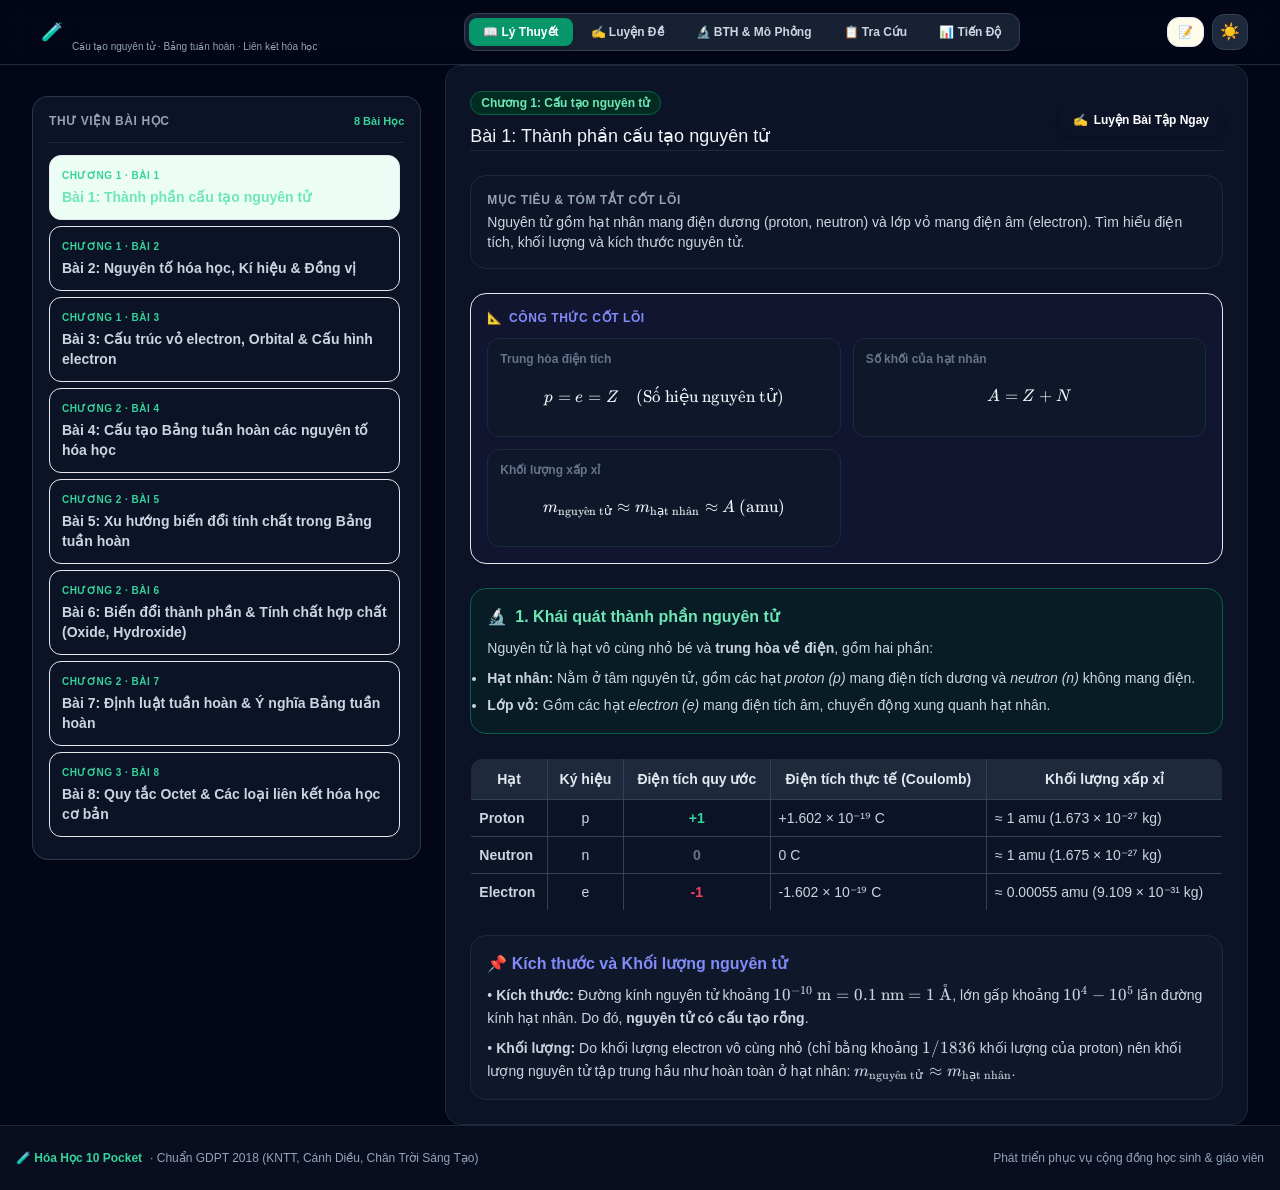
==== commit 997e894e: "Them de cuong on tap Giua Ki 1 Hoa hoc 10 co loi giai chi tiet va phuong an giai tu luan" ====
--- a/index.html
+++ b/index.html
@@ -69,8 +69,13 @@
           </button>
         </nav>
 
-        <!-- Right: Theme Toggle -->
+        <!-- Right: Actions & Theme Toggle -->
         <div class="flex items-center space-x-2 shrink-0">
+          <a href="de-cuong-on-tap-gki.html" target="_blank" title="Mở Đề Cương Ôn Tập Giữa Kì 1 (Có lời giải & phương án)"
+            class="px-2.5 py-1.5 rounded-xl border border-amber-300 dark:border-amber-700 bg-amber-50 dark:bg-amber-950/60 text-amber-800 dark:text-amber-300 hover:bg-amber-100 dark:hover:bg-amber-900 transition flex items-center space-x-1.5 text-xs font-bold shadow-sm">
+            <span>📝</span>
+            <span class="hidden sm:inline">Đề Cương GK1</span>
+          </a>
           <button id="btn-toggle-theme" title="Đổi giao diện Sáng / Tối"
             class="w-9 h-9 rounded-xl border border-slate-200 dark:border-slate-700 bg-slate-100 dark:bg-slate-800 flex items-center justify-center text-slate-600 dark:text-slate-300 hover:bg-slate-200 dark:hover:bg-slate-700 transition">
             <span class="dark:hidden">🌙</span>
@@ -81,6 +86,7 @@
 
       <!-- Mobile Tab Bar -->
       <div class="flex md:hidden overflow-x-auto py-2 border-t border-slate-200 dark:border-slate-800 gap-1 text-xs font-semibold no-scrollbar">
+        <a href="de-cuong-on-tap-gki.html" target="_blank" class="px-3 py-1.5 rounded-lg bg-amber-500 text-white shrink-0 font-bold">📝 Đề Cương GK1</a>
         <button data-tab-target="theory" class="px-3 py-1.5 rounded-lg bg-emerald-600 text-white shrink-0">📖 Lý Thuyết</button>
         <button data-tab-target="practice" class="px-3 py-1.5 rounded-lg text-slate-600 dark:text-slate-300 shrink-0">✍️ Luyện Đề</button>
         <button data-tab-target="simulations" class="px-3 py-1.5 rounded-lg text-slate-600 dark:text-slate-300 shrink-0">🔬 BTH & Mô Phỏng</button>
--- a/css/style.css
+++ b/css/style.css
@@ -287,36 +287,137 @@
   animation: pulse-subtle 3s infinite ease-in-out;
 }
 
-/* Quiz Option Hover & Active states */
+/* ==========================================================================
+   QUIZ & MCQ OPTION STYLING (High Contrast, Accessible & Modern EdTech Theme)
+   ========================================================================== */
 .quiz-option {
-  transition: all 0.2s cubic-bezier(0.4, 0, 0.2, 1);
+  position: relative;
+  display: flex;
+  align-items: flex-start;
+  gap: 0.65rem;
+  padding: 0.75rem 0.9rem;
+  border-radius: 0.75rem;
+  border: 1.5px solid #cbd5e1;
+  background-color: #ffffff;
+  color: #1e293b;
+  text-align: left;
+  font-size: 0.825rem;
+  font-weight: 500;
+  line-height: 1.45;
   cursor: pointer;
-}
-.quiz-option:hover:not(.disabled) {
+  transition: all 0.18s cubic-bezier(0.4, 0, 0.2, 1);
+  box-shadow: 0 1px 2px rgba(0, 0, 0, 0.04);
+  width: 100%;
+  user-select: none;
+}
+
+.dark .quiz-option {
+  border-color: #334155;
+  background-color: #1e293b;
+  color: #f1f5f9;
+  box-shadow: 0 2px 4px rgba(0, 0, 0, 0.25);
+}
+
+.quiz-option:hover:not(:disabled) {
+  border-color: #10b981;
+  background-color: #f0fdf4;
   transform: translateY(-1px);
-  border-color: #6366f1;
-}
-
+  box-shadow: 0 4px 10px rgba(16, 185, 129, 0.12);
+}
+
+.dark .quiz-option:hover:not(:disabled) {
+  border-color: #34d399;
+  background-color: rgba(6, 78, 59, 0.25);
+  box-shadow: 0 4px 10px rgba(16, 185, 129, 0.2);
+}
+
+/* Option letter badge (A, B, C, D) */
+.quiz-option .opt-badge {
+  display: inline-flex;
+  align-items: center;
+  justify-content: center;
+  width: 1.35rem;
+  height: 1.35rem;
+  border-radius: 0.4rem;
+  background-color: #f1f5f9;
+  border: 1px solid #cbd5e1;
+  color: #475569;
+  font-size: 0.75rem;
+  font-weight: 800;
+  flex-shrink: 0;
+  margin-top: 0.05rem;
+  transition: all 0.18s ease;
+}
+
+.dark .quiz-option .opt-badge {
+  background-color: #0f172a;
+  border-color: #475569;
+  color: #94a3b8;
+}
+
+.quiz-option .opt-text {
+  flex: 1;
+  word-break: break-word;
+}
+
+/* Ensure KaTeX text inside option matches container color */
+.quiz-option .katex {
+  color: inherit !important;
+}
+
+/* Correct Answer State (Emerald Green) */
 .quiz-option.correct {
+  border-color: #10b981 !important;
   background-color: #ecfdf5 !important;
+  color: #065f46 !important;
+  font-weight: 700;
+  box-shadow: 0 0 0 1px #10b981 !important;
+}
+
+.dark .quiz-option.correct {
+  border-color: #34d399 !important;
+  background-color: rgba(6, 78, 59, 0.65) !important;
+  color: #a7f3d0 !important;
+  box-shadow: 0 0 0 1px #34d399 !important;
+}
+
+.quiz-option.correct .opt-badge {
+  background-color: #10b981 !important;
   border-color: #10b981 !important;
-  color: #065f46 !important;
-}
-.dark .quiz-option.correct {
-  background-color: rgba(6, 78, 59, 0.3) !important;
-  border-color: #059669 !important;
-  color: #6ee7b7 !important;
-}
-
+  color: #ffffff !important;
+}
+
+/* Wrong Answer State (Rose Red) */
 .quiz-option.wrong {
+  border-color: #ef4444 !important;
   background-color: #fef2f2 !important;
+  color: #991b1b !important;
+  font-weight: 700;
+  box-shadow: 0 0 0 1px #ef4444 !important;
+}
+
+.dark .quiz-option.wrong {
+  border-color: #f43f5e !important;
+  background-color: rgba(136, 19, 55, 0.55) !important;
+  color: #fecdd3 !important;
+  box-shadow: 0 0 0 1px #f43f5e !important;
+}
+
+.quiz-option.wrong .opt-badge {
+  background-color: #ef4444 !important;
   border-color: #ef4444 !important;
-  color: #991b1b !important;
-}
-.dark .quiz-option.wrong {
-  background-color: rgba(127, 29, 29, 0.3) !important;
-  border-color: #dc2626 !important;
-  color: #fca5a5 !important;
+  color: #ffffff !important;
+}
+
+/* Dimmed / Unselected state after question is answered */
+.quiz-option.dimmed {
+  opacity: 0.45;
+  cursor: default !important;
+  filter: grayscale(25%);
+  pointer-events: none;
+}
+.quiz-option:disabled {
+  cursor: default;
 }
 
 /* Tab transitions */
@@ -398,3 +499,19 @@
   max-height: 360px;
   display: block;
 }
+
+/* ==========================================================================
+   Color & High-Contrast Utility Fallbacks (Dark & Light Mode Harmony)
+   ========================================================================== */
+.dark .dark\:bg-slate-900\/60 { background-color: rgba(15, 23, 42, 0.6) !important; }
+.dark .dark\:bg-slate-900\/80 { background-color: rgba(15, 23, 42, 0.8) !important; }
+.dark .dark\:bg-slate-900\/90 { background-color: rgba(15, 23, 42, 0.9) !important; }
+.dark .dark\:bg-slate-800\/80 { background-color: rgba(30, 41, 59, 0.8) !important; }
+.dark .dark\:bg-emerald-950\/30 { background-color: rgba(2, 44, 34, 0.3) !important; }
+.dark .dark\:bg-emerald-950\/40 { background-color: rgba(2, 44, 34, 0.4) !important; }
+.dark .dark\:bg-indigo-950\/30 { background-color: rgba(30, 27, 75, 0.3) !important; }
+.dark .dark\:bg-indigo-950\/40 { background-color: rgba(30, 27, 75, 0.4) !important; }
+.dark .dark\:bg-rose-950\/30 { background-color: rgba(76, 5, 25, 0.3) !important; }
+.dark .dark\:bg-rose-950\/40 { background-color: rgba(76, 5, 25, 0.4) !important; }
+.dark .dark\:border-slate-700 { border-color: rgb(51, 65, 85) !important; }
+.dark .dark\:border-slate-800 { border-color: rgb(30, 41, 59) !important; }
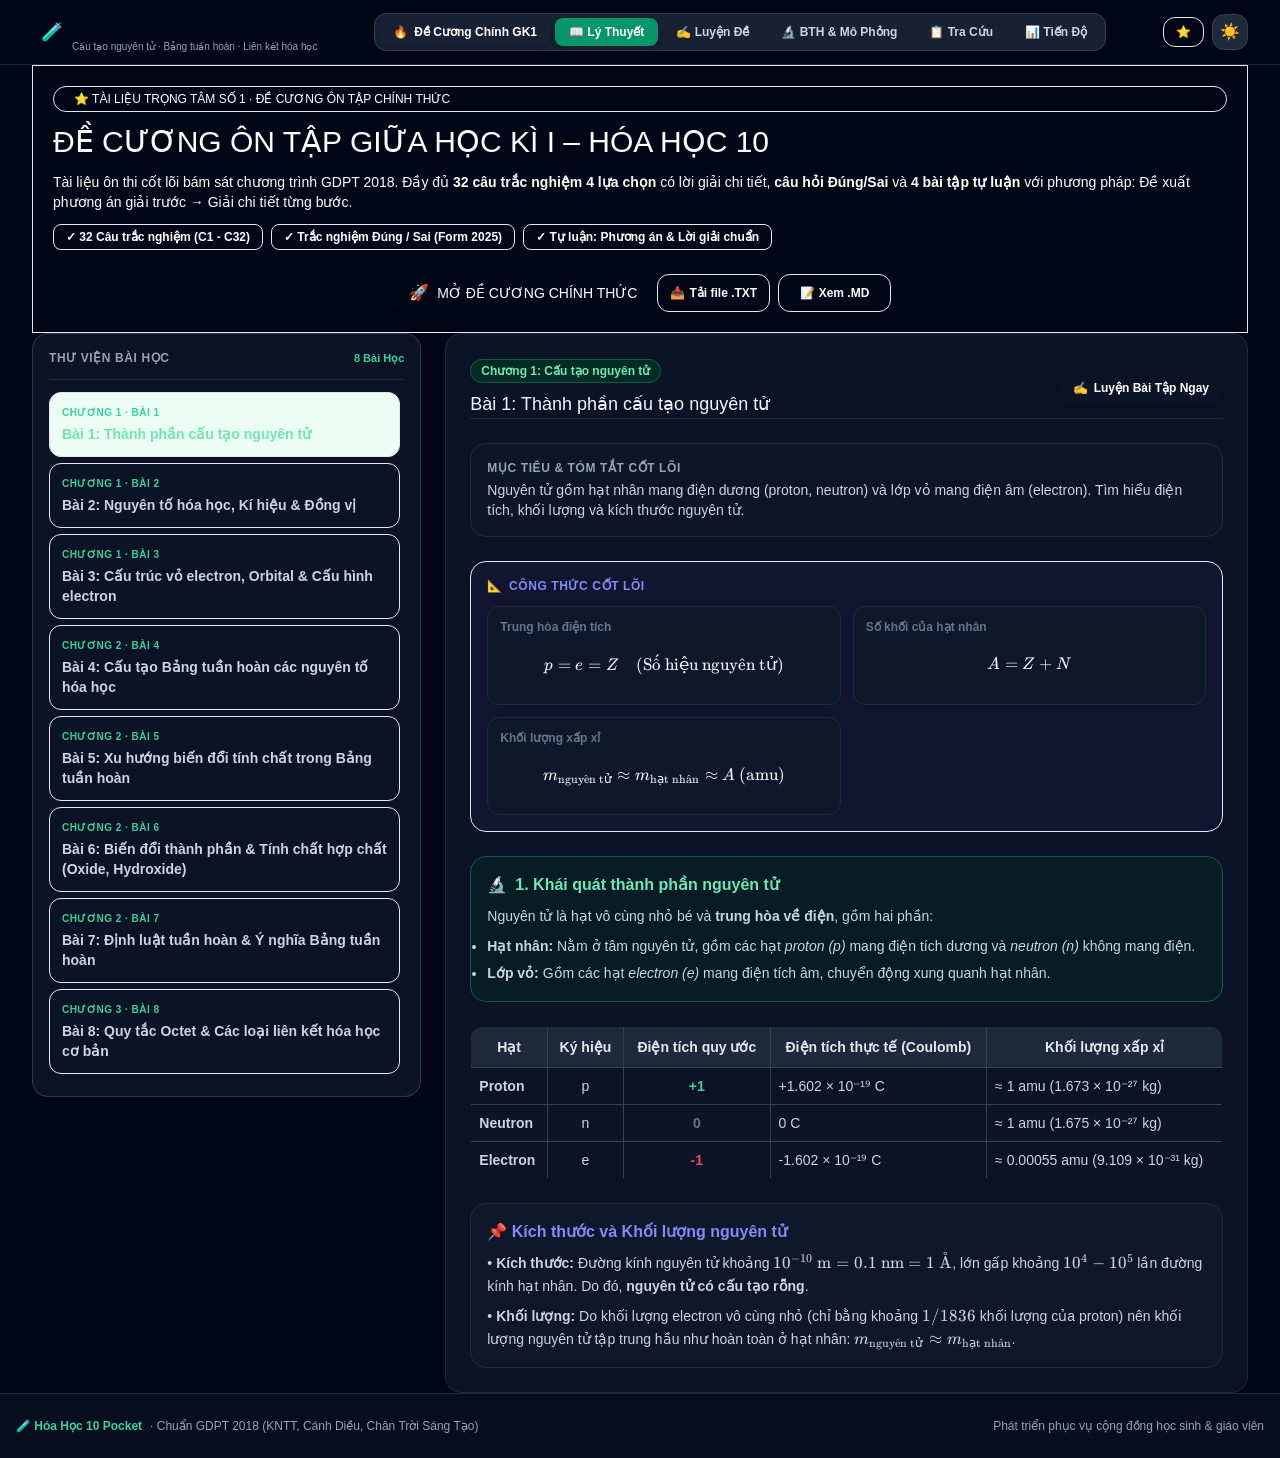
==== commit 6477ffa5: "Dua De cuong on tap Giua Ki 1 len vi tri noi bat nhat o dau trang va menu chinh" ====
--- a/index.html
+++ b/index.html
@@ -52,6 +52,12 @@
 
         <!-- Center Nav Tabs (Desktop) -->
         <nav class="hidden md:flex items-center space-x-1 p-1 bg-slate-100 dark:bg-slate-800/80 rounded-xl border border-slate-200 dark:border-slate-700 text-xs font-semibold">
+          <a href="de-cuong-on-tap-gki.html" target="_blank"
+            class="px-3.5 py-1.5 rounded-lg bg-gradient-to-r from-amber-500 via-orange-500 to-rose-500 text-white font-black shadow-md hover:brightness-110 transition flex items-center space-x-1.5 shrink-0 animate-pulse"
+            title="Đề cương ôn tập chính thức Giữa Kì 1 (Có đầy đủ lời giải & phương án)">
+            <span>🔥</span>
+            <span>Đề Cương Chính GK1</span>
+          </a>
           <button data-tab-target="theory" class="px-3.5 py-1.5 rounded-lg bg-emerald-600 text-white shadow-md transition flex items-center space-x-1.5">
             <span>📖 Lý Thuyết</span>
           </button>
@@ -72,9 +78,9 @@
         <!-- Right: Actions & Theme Toggle -->
         <div class="flex items-center space-x-2 shrink-0">
           <a href="de-cuong-on-tap-gki.html" target="_blank" title="Mở Đề Cương Ôn Tập Giữa Kì 1 (Có lời giải & phương án)"
-            class="px-2.5 py-1.5 rounded-xl border border-amber-300 dark:border-amber-700 bg-amber-50 dark:bg-amber-950/60 text-amber-800 dark:text-amber-300 hover:bg-amber-100 dark:hover:bg-amber-900 transition flex items-center space-x-1.5 text-xs font-bold shadow-sm">
-            <span>📝</span>
-            <span class="hidden sm:inline">Đề Cương GK1</span>
+            class="px-3 py-1.5 rounded-xl border border-amber-400 bg-amber-400 dark:bg-amber-500 text-amber-950 font-black hover:bg-amber-300 dark:hover:bg-amber-400 transition flex items-center space-x-1.5 text-xs shadow-md">
+            <span>⭐</span>
+            <span class="hidden sm:inline">Đề Cương Chính</span>
           </a>
           <button id="btn-toggle-theme" title="Đổi giao diện Sáng / Tối"
             class="w-9 h-9 rounded-xl border border-slate-200 dark:border-slate-700 bg-slate-100 dark:bg-slate-800 flex items-center justify-center text-slate-600 dark:text-slate-300 hover:bg-slate-200 dark:hover:bg-slate-700 transition">
@@ -85,8 +91,11 @@
       </div>
 
       <!-- Mobile Tab Bar -->
-      <div class="flex md:hidden overflow-x-auto py-2 border-t border-slate-200 dark:border-slate-800 gap-1 text-xs font-semibold no-scrollbar">
-        <a href="de-cuong-on-tap-gki.html" target="_blank" class="px-3 py-1.5 rounded-lg bg-amber-500 text-white shrink-0 font-bold">📝 Đề Cương GK1</a>
+      <div class="flex md:hidden overflow-x-auto py-2 border-t border-slate-200 dark:border-slate-800 gap-1.5 text-xs font-semibold no-scrollbar">
+        <a href="de-cuong-on-tap-gki.html" target="_blank" class="px-3.5 py-1.5 rounded-lg bg-gradient-to-r from-amber-500 via-orange-500 to-rose-500 text-white shrink-0 font-black shadow-md flex items-center space-x-1">
+          <span>🔥</span>
+          <span>Đề Cương Chính GK1</span>
+        </a>
         <button data-tab-target="theory" class="px-3 py-1.5 rounded-lg bg-emerald-600 text-white shrink-0">📖 Lý Thuyết</button>
         <button data-tab-target="practice" class="px-3 py-1.5 rounded-lg text-slate-600 dark:text-slate-300 shrink-0">✍️ Luyện Đề</button>
         <button data-tab-target="simulations" class="px-3 py-1.5 rounded-lg text-slate-600 dark:text-slate-300 shrink-0">🔬 BTH & Mô Phỏng</button>
@@ -98,6 +107,61 @@
 
   <!-- Main Content Container -->
   <main class="flex-1 max-w-7xl w-full mx-auto px-3 sm:px-6 lg:px-8 py-5">
+
+    <!-- ================= HERO BANNER ĐỀ CƯƠNG ÔN TẬP CHÍNH THỨC (VỊ TRÍ NỔI BẬT NHẤT) ================= -->
+    <section class="mb-7 rounded-3xl bg-gradient-to-r from-emerald-600 via-teal-600 to-cyan-700 text-white p-5 sm:p-7 md:p-8 shadow-xl shadow-emerald-950/20 border border-emerald-300/30 relative overflow-hidden">
+      <!-- Glow effect & Background icon -->
+      <div class="absolute -right-12 -bottom-12 w-72 h-72 bg-white/10 rounded-full blur-3xl pointer-events-none"></div>
+      <div class="absolute right-6 top-1/2 -translate-y-1/2 hidden lg:block opacity-15 text-9xl font-black select-none pointer-events-none">
+        🧪
+      </div>
+
+      <div class="relative z-10 flex flex-col lg:flex-row lg:items-center justify-between gap-6">
+        <div class="space-y-3 max-w-3xl">
+          <div class="inline-flex items-center space-x-2 px-3 py-1 rounded-full bg-white/20 backdrop-blur-md text-amber-200 border border-white/20 text-xs font-black tracking-wide uppercase shadow-sm">
+            <span class="w-2 h-2 rounded-full bg-amber-300 animate-ping"></span>
+            <span>⭐ TÀI LIỆU TRỌNG TÂM SỐ 1 · ĐỀ CƯƠNG ÔN TẬP CHÍNH THỨC</span>
+          </div>
+
+          <h1 class="text-2xl sm:text-3xl md:text-4xl font-black leading-snug tracking-tight text-white drop-shadow-sm">
+            ĐỀ CƯƠNG ÔN TẬP GIỮA HỌC KÌ I – HÓA HỌC 10
+          </h1>
+
+          <p class="text-xs sm:text-sm md:text-base text-emerald-50 leading-relaxed font-medium">
+            Tài liệu ôn thi cốt lõi bám sát chương trình GDPT 2018. Đầy đủ <strong>32 câu trắc nghiệm 4 lựa chọn</strong> có lời giải chi tiết, <strong>câu hỏi Đúng/Sai</strong> và <strong>4 bài tập tự luận</strong> với phương pháp: <span class="text-amber-200 underline underline-offset-4 decoration-amber-300">Đề xuất phương án giải trước &rarr; Giải chi tiết từng bước</span>.
+          </p>
+
+          <div class="flex flex-wrap items-center gap-2 pt-1 text-xs font-semibold text-emerald-100">
+            <span class="px-3 py-1 rounded-lg bg-emerald-900/40 border border-emerald-300/20 backdrop-blur-sm">✓ 32 Câu trắc nghiệm (C1 - C32)</span>
+            <span class="px-3 py-1 rounded-lg bg-emerald-900/40 border border-emerald-300/20 backdrop-blur-sm">✓ Trắc nghiệm Đúng / Sai (Form 2025)</span>
+            <span class="px-3 py-1 rounded-lg bg-emerald-900/40 border border-emerald-300/20 backdrop-blur-sm">✓ Tự luận: Phương án & Lời giải chuẩn</span>
+          </div>
+        </div>
+
+        <!-- Call-to-actions -->
+        <div class="flex flex-col sm:flex-row lg:flex-col gap-2.5 shrink-0 justify-center min-w-[260px]">
+          <a href="de-cuong-on-tap-gki.html" target="_blank"
+            class="px-5 py-3.5 rounded-2xl bg-amber-400 hover:bg-amber-300 text-amber-950 font-black text-sm text-center shadow-lg shadow-amber-950/20 transition transform hover:-translate-y-0.5 flex items-center justify-center space-x-2">
+            <span class="text-base">🚀</span>
+            <span>MỞ ĐỀ CƯƠNG CHÍNH THỨC</span>
+          </a>
+          <div class="grid grid-cols-2 gap-2">
+            <a href="DE_CUONG_ON_TAP_GKI_HOA_10.txt" download="DE_CUONG_ON_TAP_GKI_HOA_10.txt"
+              class="px-3 py-2.5 rounded-xl bg-white/20 hover:bg-white/30 text-white font-bold text-xs text-center border border-white/25 backdrop-blur-sm transition flex items-center justify-center space-x-1"
+              title="Tải văn bản thuần (.txt) để sao chép vào Microsoft Word">
+              <span>📥</span>
+              <span>Tải file .TXT</span>
+            </a>
+            <a href="DE_CUONG_ON_TAP_GKI_HOA_10_CHI_TIET.md" target="_blank"
+              class="px-3 py-2.5 rounded-xl bg-white/20 hover:bg-white/30 text-white font-bold text-xs text-center border border-white/25 backdrop-blur-sm transition flex items-center justify-center space-x-1"
+              title="Xem bản Markdown đầy đủ công thức hóa học">
+              <span>📝</span>
+              <span>Xem .MD</span>
+            </a>
+          </div>
+        </div>
+      </div>
+    </section>
 
     <!-- ================= TAB 1: LÝ THUYẾT (THEORY) ================= -->
     <div id="tab-theory" class="tab-content active">
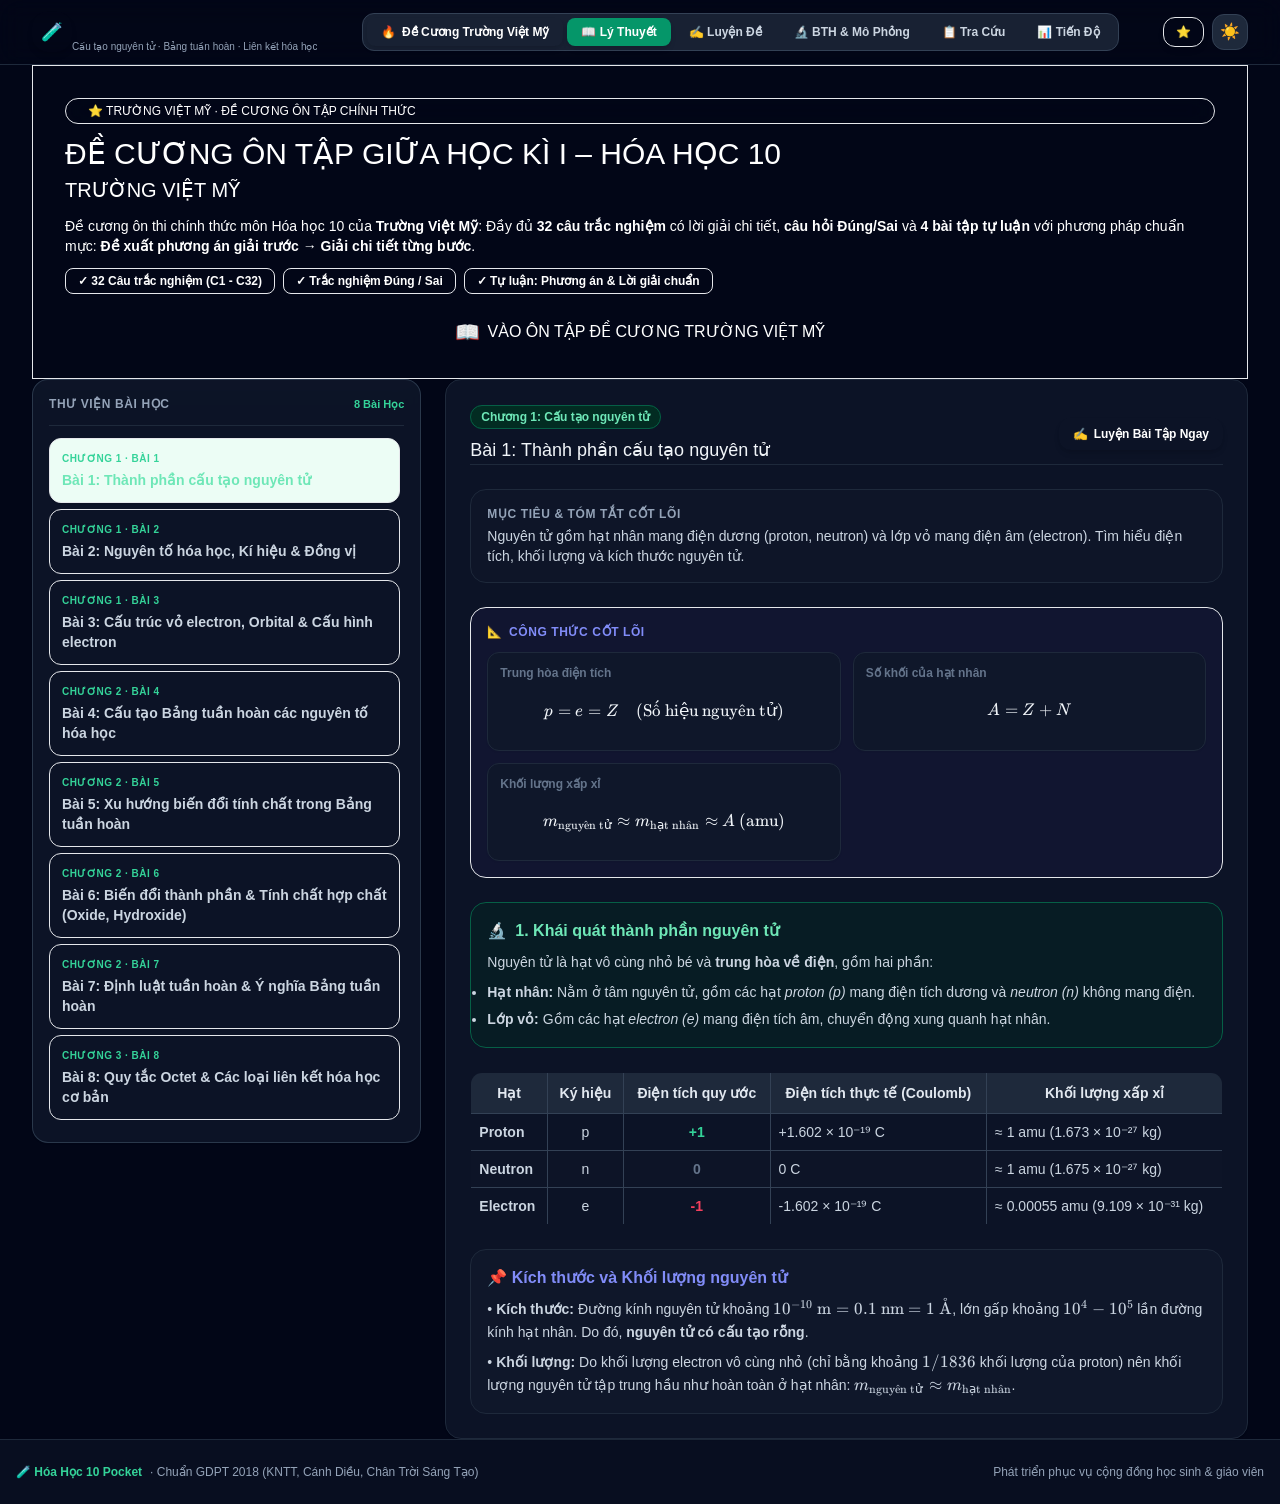
==== commit 38acd509: "Loai bo cac nut du thua va dong bo chuan hoa De cuong on tap Giua Ki 1 Hoa 10 Truong Viet My" ====
--- a/index.html
+++ b/index.html
@@ -53,10 +53,10 @@
         <!-- Center Nav Tabs (Desktop) -->
         <nav class="hidden md:flex items-center space-x-1 p-1 bg-slate-100 dark:bg-slate-800/80 rounded-xl border border-slate-200 dark:border-slate-700 text-xs font-semibold">
           <a href="de-cuong-on-tap-gki.html" target="_blank"
-            class="px-3.5 py-1.5 rounded-lg bg-gradient-to-r from-amber-500 via-orange-500 to-rose-500 text-white font-black shadow-md hover:brightness-110 transition flex items-center space-x-1.5 shrink-0 animate-pulse"
-            title="Đề cương ôn tập chính thức Giữa Kì 1 (Có đầy đủ lời giải & phương án)">
+            class="px-3.5 py-1.5 rounded-lg bg-gradient-to-r from-amber-500 via-orange-500 to-rose-500 text-white font-black shadow-md hover:brightness-110 transition flex items-center space-x-1.5 shrink-0"
+            title="Đề cương ôn tập chính thức Giữa Kì 1 - Trường Việt Mỹ">
             <span>🔥</span>
-            <span>Đề Cương Chính GK1</span>
+            <span>Đề Cương Trường Việt Mỹ</span>
           </a>
           <button data-tab-target="theory" class="px-3.5 py-1.5 rounded-lg bg-emerald-600 text-white shadow-md transition flex items-center space-x-1.5">
             <span>📖 Lý Thuyết</span>
@@ -77,10 +77,10 @@
 
         <!-- Right: Actions & Theme Toggle -->
         <div class="flex items-center space-x-2 shrink-0">
-          <a href="de-cuong-on-tap-gki.html" target="_blank" title="Mở Đề Cương Ôn Tập Giữa Kì 1 (Có lời giải & phương án)"
+          <a href="de-cuong-on-tap-gki.html" target="_blank" title="Đề cương ôn tập Giữa Kì 1 - Trường Việt Mỹ"
             class="px-3 py-1.5 rounded-xl border border-amber-400 bg-amber-400 dark:bg-amber-500 text-amber-950 font-black hover:bg-amber-300 dark:hover:bg-amber-400 transition flex items-center space-x-1.5 text-xs shadow-md">
             <span>⭐</span>
-            <span class="hidden sm:inline">Đề Cương Chính</span>
+            <span class="hidden sm:inline">Đề Cương Việt Mỹ</span>
           </a>
           <button id="btn-toggle-theme" title="Đổi giao diện Sáng / Tối"
             class="w-9 h-9 rounded-xl border border-slate-200 dark:border-slate-700 bg-slate-100 dark:bg-slate-800 flex items-center justify-center text-slate-600 dark:text-slate-300 hover:bg-slate-200 dark:hover:bg-slate-700 transition">
@@ -94,7 +94,7 @@
       <div class="flex md:hidden overflow-x-auto py-2 border-t border-slate-200 dark:border-slate-800 gap-1.5 text-xs font-semibold no-scrollbar">
         <a href="de-cuong-on-tap-gki.html" target="_blank" class="px-3.5 py-1.5 rounded-lg bg-gradient-to-r from-amber-500 via-orange-500 to-rose-500 text-white shrink-0 font-black shadow-md flex items-center space-x-1">
           <span>🔥</span>
-          <span>Đề Cương Chính GK1</span>
+          <span>Đề Cương Trường Việt Mỹ</span>
         </a>
         <button data-tab-target="theory" class="px-3 py-1.5 rounded-lg bg-emerald-600 text-white shrink-0">📖 Lý Thuyết</button>
         <button data-tab-target="practice" class="px-3 py-1.5 rounded-lg text-slate-600 dark:text-slate-300 shrink-0">✍️ Luyện Đề</button>
@@ -108,57 +108,44 @@
   <!-- Main Content Container -->
   <main class="flex-1 max-w-7xl w-full mx-auto px-3 sm:px-6 lg:px-8 py-5">
 
-    <!-- ================= HERO BANNER ĐỀ CƯƠNG ÔN TẬP CHÍNH THỨC (VỊ TRÍ NỔI BẬT NHẤT) ================= -->
-    <section class="mb-7 rounded-3xl bg-gradient-to-r from-emerald-600 via-teal-600 to-cyan-700 text-white p-5 sm:p-7 md:p-8 shadow-xl shadow-emerald-950/20 border border-emerald-300/30 relative overflow-hidden">
+    <!-- ================= HERO BANNER ĐỀ CƯƠNG ÔN TẬP TRƯỜNG VIỆT MỸ (VỊ TRÍ NỔI BẬT NHẤT) ================= -->
+    <section class="mb-7 rounded-3xl bg-gradient-to-r from-emerald-600 via-teal-600 to-cyan-700 text-white p-6 sm:p-8 shadow-xl shadow-emerald-950/20 border border-emerald-300/30 relative overflow-hidden">
       <!-- Glow effect & Background icon -->
       <div class="absolute -right-12 -bottom-12 w-72 h-72 bg-white/10 rounded-full blur-3xl pointer-events-none"></div>
       <div class="absolute right-6 top-1/2 -translate-y-1/2 hidden lg:block opacity-15 text-9xl font-black select-none pointer-events-none">
-        🧪
+        🏫
       </div>
 
       <div class="relative z-10 flex flex-col lg:flex-row lg:items-center justify-between gap-6">
         <div class="space-y-3 max-w-3xl">
-          <div class="inline-flex items-center space-x-2 px-3 py-1 rounded-full bg-white/20 backdrop-blur-md text-amber-200 border border-white/20 text-xs font-black tracking-wide uppercase shadow-sm">
+          <div class="inline-flex items-center space-x-2 px-3.5 py-1 rounded-full bg-white/20 backdrop-blur-md text-amber-200 border border-white/20 text-xs font-black tracking-wide uppercase shadow-sm">
             <span class="w-2 h-2 rounded-full bg-amber-300 animate-ping"></span>
-            <span>⭐ TÀI LIỆU TRỌNG TÂM SỐ 1 · ĐỀ CƯƠNG ÔN TẬP CHÍNH THỨC</span>
-          </div>
-
-          <h1 class="text-2xl sm:text-3xl md:text-4xl font-black leading-snug tracking-tight text-white drop-shadow-sm">
+            <span>⭐ TRƯỜNG VIỆT MỸ · ĐỀ CƯƠNG ÔN TẬP CHÍNH THỨC</span>
+          </div>
+
+          <h1 class="text-2xl sm:text-3xl md:text-4xl font-black leading-snug tracking-tight text-white drop-shadow-sm uppercase">
             ĐỀ CƯƠNG ÔN TẬP GIỮA HỌC KÌ I – HÓA HỌC 10
+            <span class="block text-amber-300 text-xl sm:text-2xl md:text-3xl mt-1">TRƯỜNG VIỆT MỸ</span>
           </h1>
 
           <p class="text-xs sm:text-sm md:text-base text-emerald-50 leading-relaxed font-medium">
-            Tài liệu ôn thi cốt lõi bám sát chương trình GDPT 2018. Đầy đủ <strong>32 câu trắc nghiệm 4 lựa chọn</strong> có lời giải chi tiết, <strong>câu hỏi Đúng/Sai</strong> và <strong>4 bài tập tự luận</strong> với phương pháp: <span class="text-amber-200 underline underline-offset-4 decoration-amber-300">Đề xuất phương án giải trước &rarr; Giải chi tiết từng bước</span>.
+            Đề cương ôn thi chính thức môn Hóa học 10 của <strong>Trường Việt Mỹ</strong>: Đầy đủ <strong>32 câu trắc nghiệm</strong> có lời giải chi tiết, <strong>câu hỏi Đúng/Sai</strong> và <strong>4 bài tập tự luận</strong> với phương pháp chuẩn mực: <span class="text-amber-200 font-bold">Đề xuất phương án giải trước &rarr; Giải chi tiết từng bước</span>.
           </p>
 
           <div class="flex flex-wrap items-center gap-2 pt-1 text-xs font-semibold text-emerald-100">
             <span class="px-3 py-1 rounded-lg bg-emerald-900/40 border border-emerald-300/20 backdrop-blur-sm">✓ 32 Câu trắc nghiệm (C1 - C32)</span>
-            <span class="px-3 py-1 rounded-lg bg-emerald-900/40 border border-emerald-300/20 backdrop-blur-sm">✓ Trắc nghiệm Đúng / Sai (Form 2025)</span>
+            <span class="px-3 py-1 rounded-lg bg-emerald-900/40 border border-emerald-300/20 backdrop-blur-sm">✓ Trắc nghiệm Đúng / Sai</span>
             <span class="px-3 py-1 rounded-lg bg-emerald-900/40 border border-emerald-300/20 backdrop-blur-sm">✓ Tự luận: Phương án & Lời giải chuẩn</span>
           </div>
         </div>
 
-        <!-- Call-to-actions -->
-        <div class="flex flex-col sm:flex-row lg:flex-col gap-2.5 shrink-0 justify-center min-w-[260px]">
+        <!-- Nút hành động duy nhất, trực tiếp, không nút rườm rà -->
+        <div class="shrink-0 flex items-center">
           <a href="de-cuong-on-tap-gki.html" target="_blank"
-            class="px-5 py-3.5 rounded-2xl bg-amber-400 hover:bg-amber-300 text-amber-950 font-black text-sm text-center shadow-lg shadow-amber-950/20 transition transform hover:-translate-y-0.5 flex items-center justify-center space-x-2">
-            <span class="text-base">🚀</span>
-            <span>MỞ ĐỀ CƯƠNG CHÍNH THỨC</span>
+            class="w-full sm:w-auto px-7 py-4 rounded-2xl bg-amber-400 hover:bg-amber-300 text-amber-950 font-black text-base text-center shadow-xl shadow-amber-950/25 transition transform hover:-translate-y-1 flex items-center justify-center space-x-2">
+            <span class="text-xl">📖</span>
+            <span>VÀO ÔN TẬP ĐỀ CƯƠNG TRƯỜNG VIỆT MỸ</span>
           </a>
-          <div class="grid grid-cols-2 gap-2">
-            <a href="DE_CUONG_ON_TAP_GKI_HOA_10.txt" download="DE_CUONG_ON_TAP_GKI_HOA_10.txt"
-              class="px-3 py-2.5 rounded-xl bg-white/20 hover:bg-white/30 text-white font-bold text-xs text-center border border-white/25 backdrop-blur-sm transition flex items-center justify-center space-x-1"
-              title="Tải văn bản thuần (.txt) để sao chép vào Microsoft Word">
-              <span>📥</span>
-              <span>Tải file .TXT</span>
-            </a>
-            <a href="DE_CUONG_ON_TAP_GKI_HOA_10_CHI_TIET.md" target="_blank"
-              class="px-3 py-2.5 rounded-xl bg-white/20 hover:bg-white/30 text-white font-bold text-xs text-center border border-white/25 backdrop-blur-sm transition flex items-center justify-center space-x-1"
-              title="Xem bản Markdown đầy đủ công thức hóa học">
-              <span>📝</span>
-              <span>Xem .MD</span>
-            </a>
-          </div>
         </div>
       </div>
     </section>
